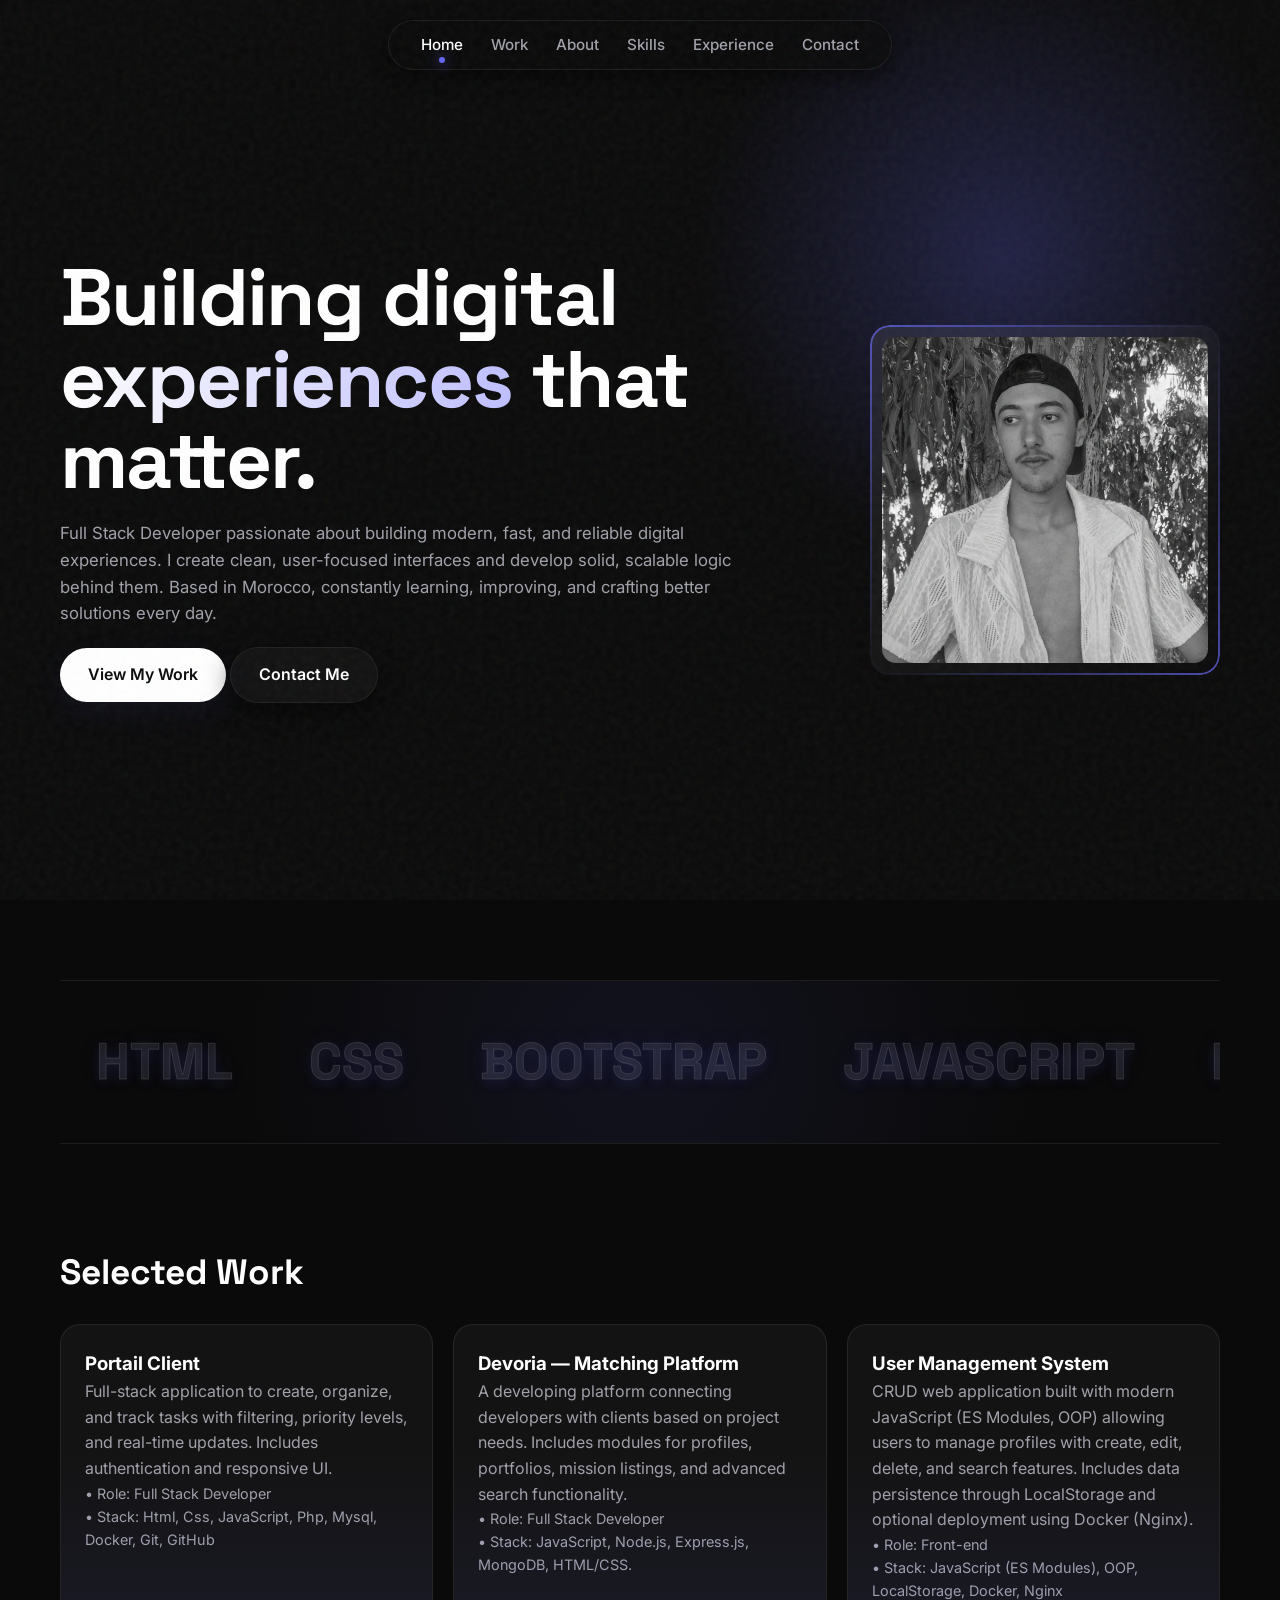
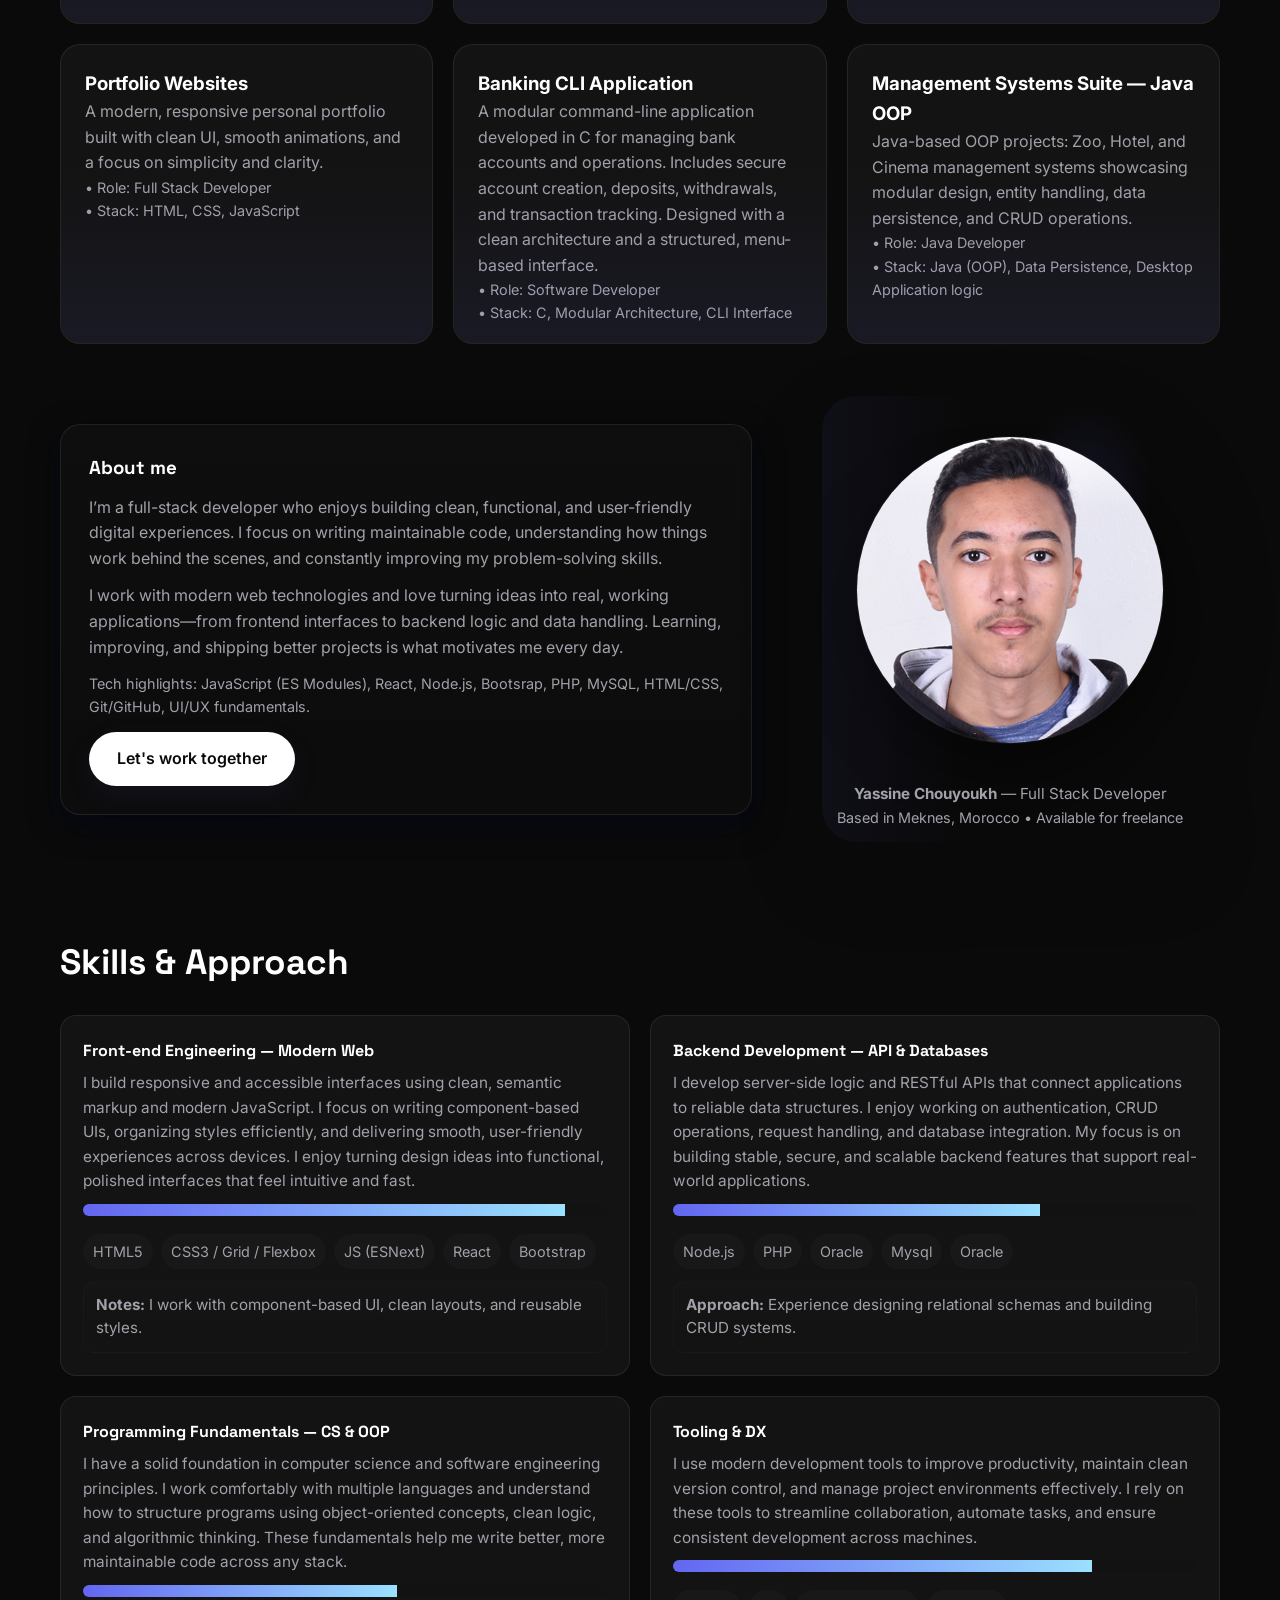
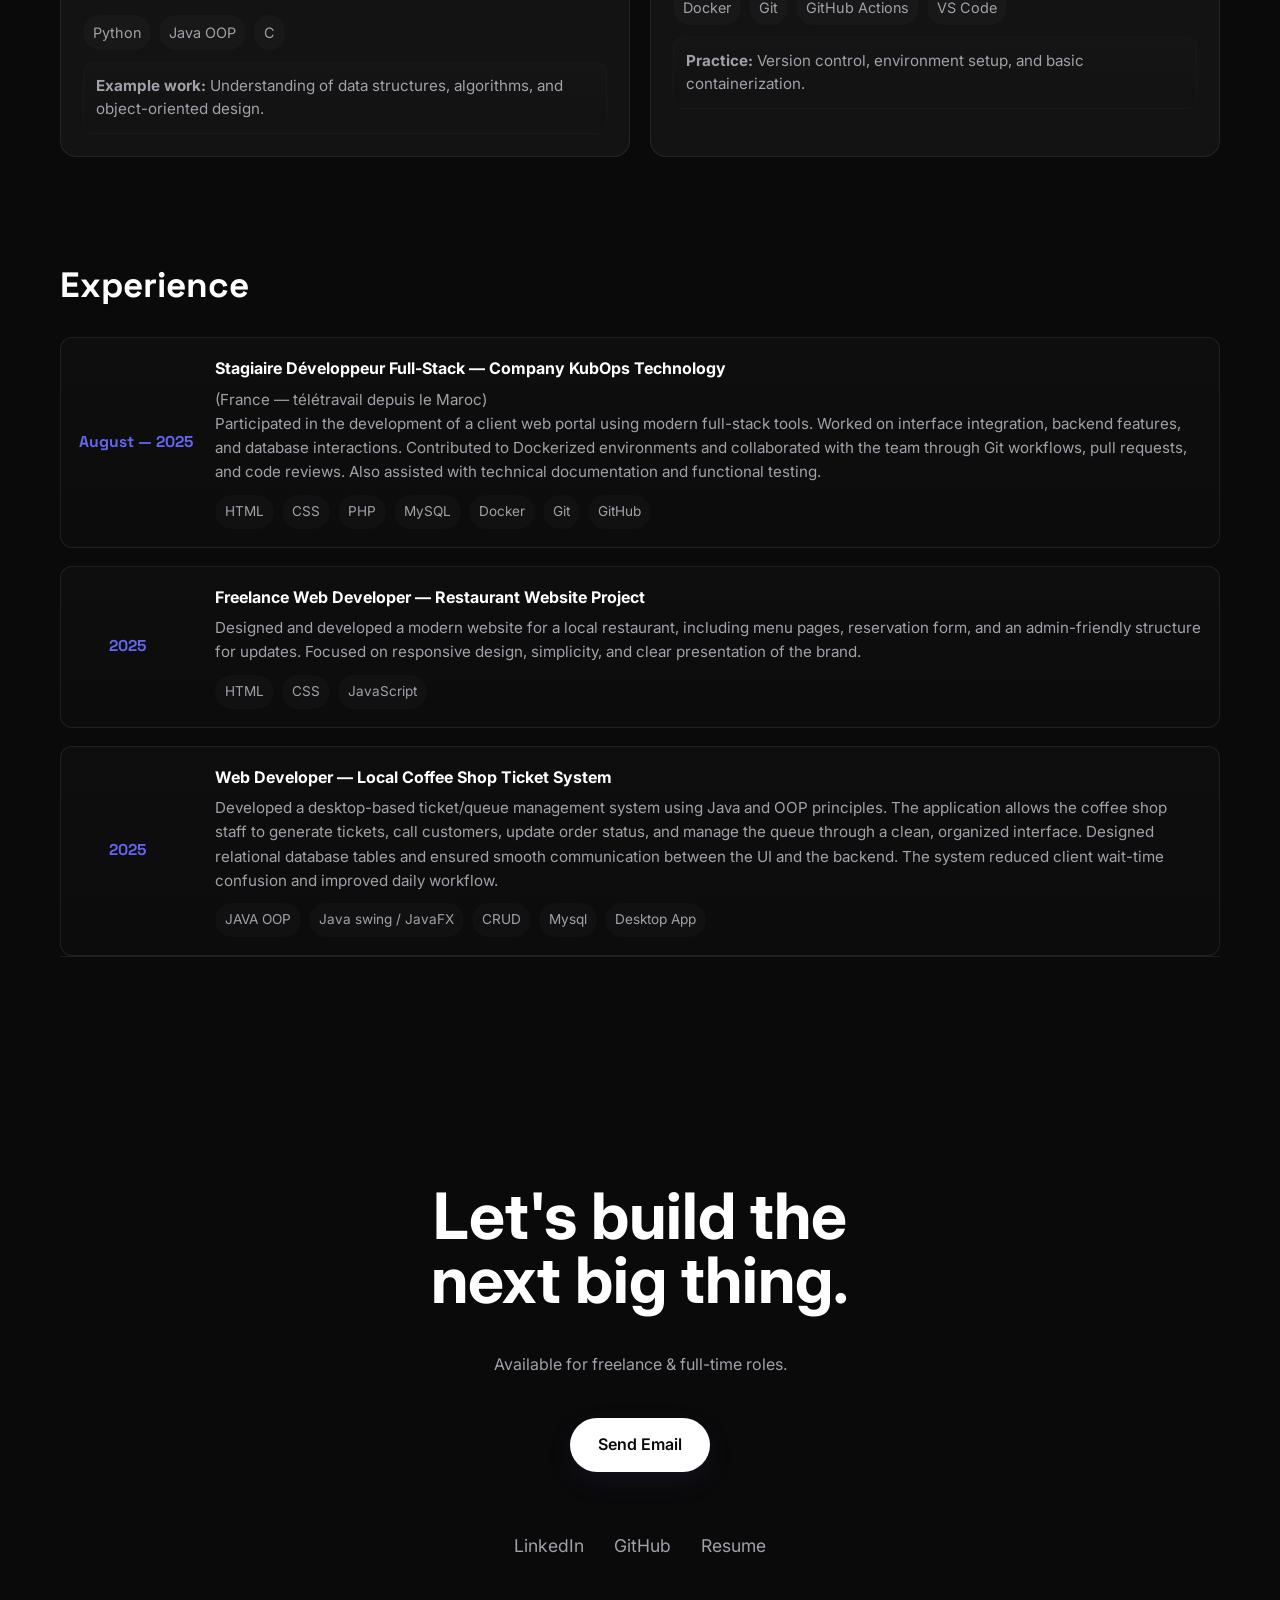
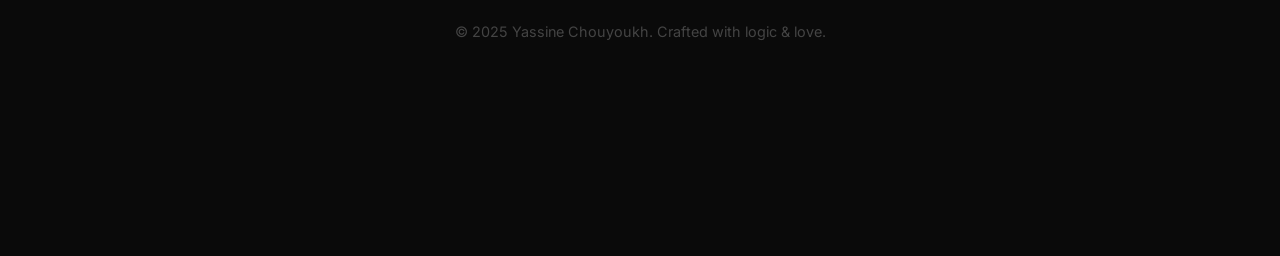
==== index.html @ 6462d5ff "Initialize portfolio website project" ====
<!DOCTYPE html>
<html lang="en">
<head>
  <meta charset="UTF-8" />
  <meta name="viewport" content="width=device-width, initial-scale=1.0"/>
  <title>Developer Portfolio 2025 — Your Name</title>

  <link rel="preconnect" href="https://fonts.googleapis.com">
  <link rel="preconnect" href="https://fonts.gstatic.com" crossorigin>
  <link href="https://fonts.googleapis.com/css2?family=Space+Grotesk:wght@300;400;500;600;700&family=Inter:wght@300;400;600&display=swap" rel="stylesheet">
  <link rel="stylesheet" href="css/styles.css" />
 
</head>
<body>
  <div class="noise-overlay" aria-hidden="true"></div>

  <nav aria-label="Primary navigation">
    <a href="#home" class="nav-link active">Home</a>
    <a href="#work" class="nav-link">Work</a>
    <a href="#about" class="nav-link">About</a>
    <a href="#skills" class="nav-link">Skills</a>
    <a href="#experience" class="nav-link">Experience</a>
    <a href="#contact" class="nav-link">Contact</a>
  </nav>

  <main class="container">
    <!-- HERO -->
    <section id="home" class="hero">
      <div class="glow-orb"></div>

      <div class="fade-in-up" style="max-width:900px;">
        <h1>Building digital <br><span>experiences</span> that matter.</h1>
        <p class="lead">Full Stack Developer passionate about building modern, fast, and reliable digital experiences.
I create clean, user-focused interfaces and develop solid, scalable logic behind them.
Based in Morocco, constantly learning, improving, and crafting better solutions every day.</p>
          <a href="#work" class="cta-btn">View My Work</a>
          <a href="#contact" class="cta-btn btn-outline">Contact Me</a>
      </div>
      <!-- Hero Image (right side) -->
      <div class="hero-image-wrapper fade-in-up" style="max-width:350px; margin-top:40px;">
          <img src="assets/images/best me.jpg" alt="Profile" class="hero-profile-img">
      </div>
    </section>

    
    <!-- TECH MARQUEE -->
    <div class="tech-stack fade-in-up">
      <div class="marquee-track" aria-hidden="true">
        <span class="tech-item">HTML</span>
        <span class="tech-item">CSS</span>
        <span class="tech-item">BOOTSTRAP</span>
        <span class="tech-item">JAVASCRIPT</span>
        <span class="tech-item">REACT</span>
        <span class="tech-item">NODE.JS</span>
        <span class="tech-item">PHP</span>
        <span class="tech-item">MYSQL</span>
        <span class="tech-item">GIT</span>
        <span class="tech-item">GITHUB</span>
        <span class="tech-item">DESING</span>        
        <span class="tech-item">FIGMA</span>
      </div>
    </div>

    <!-- WORK / PORTFOLIO -->
    <section id="work">
      <h2 class="section-title fade-in-up">Selected Work</h2>
      <div class="bento-grid fade-in-up">
        <div class="bento-item large">
          <div class="content">
            <h3>Portail Client</h3>
            <p>Full-stack application to create, organize, and track tasks with filtering, priority levels, and real-time updates. Includes authentication and responsive UI.</p>
            <div class="small muted">• Role: Full Stack Developer <br>• Stack: Html, Css, JavaScript, Php, Mysql,   Docker, Git, GitHub</div>
          </div>
          <div class="card-visual"></div>
        </div>

        <div class="bento-item">
          <div class="content">
            <h3>Devoria — Matching Platform</h3>
            <p>A developing platform connecting developers with clients based on project needs. Includes modules for profiles, portfolios, mission listings, and advanced search functionality.</p>
            <div class="small muted">• Role: Full Stack Developer <br>• Stack: JavaScript, Node.js, Express.js, MongoDB, HTML/CSS.</div>
          </div>
          <div class="card-visual"></div>
        </div>

        <div class="bento-item tall">
          <div class="content">
            <h3>User Management System</h3>
            <p>CRUD web application built with modern JavaScript (ES Modules, OOP) allowing users to manage profiles with create, edit, delete, and search features. Includes data persistence through LocalStorage and optional deployment using Docker (Nginx).</p>
            <div class="small muted">• Role: Front-end <br>• Stack: JavaScript (ES Modules), OOP, LocalStorage, Docker, Nginx</div>
          </div>
          <div class="card-visual"></div>
        </div>

        <div class="bento-item">
          <div class="content">
            <h3>Portfolio Websites</h3>
            <p>A modern, responsive personal portfolio built with clean UI, smooth animations, and a focus on simplicity and clarity.</p>
            <div class="small muted">• Role: Full Stack Developer <br>• Stack: HTML, CSS, JavaScript</div>
          </div>
          <div class="card-visual"></div>
        </div>

        <div class="bento-item tall">
          <div class="content">
            <h3>Banking CLI Application</h3>
            <p>A modular command-line application developed in C for managing bank accounts and operations. Includes secure account creation, deposits, withdrawals, and transaction tracking. Designed with a clean architecture and a structured, menu-based interface.</p>
            <div class="small muted">• Role: Software Developer <br>• Stack: C, Modular Architecture, CLI Interface</div>
          </div>
          <div class="card-visual"></div>
        </div>

        <div class="bento-item tall">
          <div class="content">
            <h3>Management Systems Suite — Java OOP</h3>
            <p>Java-based OOP projects: Zoo, Hotel, and Cinema management systems showcasing modular design, entity handling, data persistence, and CRUD operations.</p>
            <div class="small muted">• Role: Java Developer <br>• Stack: Java (OOP), Data Persistence, Desktop Application logic</div>
          </div>
          <div class="card-visual"></div>
        </div>
      </div>
    </section>

    <!-- ABOUT and PROFILE -->
    <section id="about" class="fade-in-up" style="margin-top:60px;">
      <div class="about-section">
        <div class="about-card">
          <h3>About me</h3>
          <p>I’m a full-stack developer who enjoys building clean, functional, and user-friendly digital experiences. I focus on writing maintainable code, understanding how things work behind the scenes, and constantly improving my problem-solving skills.</p>

          <p>I work with modern web technologies and love turning ideas into real, working applications—from frontend interfaces to backend logic and data handling. Learning, improving, and shipping better projects is what motivates me every day.</p>

          <p class="small muted">Tech highlights: JavaScript (ES Modules), React, Node.js, Bootsrap, PHP, MySQL, HTML/CSS, Git/GitHub, UI/UX fundamentals.</p>

          <div style="margin-top:14px;">
            <a class="cta-btn" href="#contact">Let's work together</a>
          </div>
        </div>

        <!-- PROFILE BLOB -->
        <div class="profile-wrap" aria-hidden="false">
          <div class="blob-card" role="img" aria-label="Profile picture">
            <div class="blob-inner">

              <svg viewBox="0 0 400 400" width="360" height="360" xmlns="http://www.w3.org/2000/svg" preserveAspectRatio="xMidYMid slice" style="display:block;border-radius:18px;">
                <defs>
                  <filter id="soft" x="-20%" y="-20%" width="140%" height="140%">
                    <feGaussianBlur stdDeviation="10" result="b"/>
                    <feMerge><feMergeNode in="b"/><feMergeNode in="SourceGraphic"/></feMerge>
                  </filter>

                  <clipPath id="blobClip">
                    <circle cx="200" cy="200" r="170" />
                  </clipPath>
                </defs>

                <g filter="url(#soft)">
                  <ellipse cx="240" cy="110" rx="140" ry="70" fill="url(#g1)" opacity="0.18"></ellipse>
                </g>

                <g clip-path="url(#blobClip)">
                  <image x="0" y="0" width="400" height="400" href="assets/images/DSC_5698.jpg" preserveAspectRatio="xMidYMid slice" style="display:block; width:400px; height:400px;"></image>
                </g>

                <circle cx="200" cy="200" r="170" fill="none" stroke="rgba(255,255,255,0.06)" stroke-width="2"/>

              </svg>

              <div style="text-align:center; margin-top:10px;">
                <div class="profile-meta"><strong>Yassine Chouyoukh</strong> — Full Stack Developer</div>
                <div class="small muted">Based in Meknes, Morocco • Available for freelance</div>
              </div>
            </div>

            <div class="blob-outline" aria-hidden="true"></div>
          </div>
        </div>
      </div>
    </section>

    <!-- SKILLS -->
    <section id="skills" class="skills-section fade-in-up">
      <h2 class="section-title">Skills & Approach</h2>

      <div class="skills-grid">
        <div class="skill-card">
          <h4>Front-end Engineering — Modern Web</h4>
          <div class="skill-desc">I build responsive and accessible interfaces using clean, semantic markup and modern JavaScript. I focus on writing component-based UIs, organizing styles efficiently, and delivering smooth, user-friendly experiences across devices. I enjoy turning design ideas into functional, polished interfaces that feel intuitive and fast.</div>
          <div class="skill-meter" data-level="92"><span style="width:0%"></span></div>
          <div class="skill-tools">
            <span>HTML5</span><span>CSS3 / Grid / Flexbox</span><span>JS (ESNext)</span><span>React</span><span>Bootstrap</span>
          </div>

          <div class="skill-long">
            <strong>Notes:</strong> I work with component-based UI, clean layouts, and reusable styles.
          </div>
        </div>

        <div class="skill-card">
          <h4>Backend Development — API & Databases</h4>
          <div class="skill-desc">I develop server-side logic and RESTful APIs that connect applications to reliable data structures. I enjoy working on authentication, CRUD operations, request handling, and database integration. My focus is on building stable, secure, and scalable backend features that support real-world applications.</div>
          <div class="skill-meter" data-level="70"><span style="width:0%"></span></div>
          <div class="skill-tools"><span>Node.js</span><span>PHP</span><span>Oracle</span><span>Mysql</span><span>Oracle</span></div>

          <div class="skill-long">
            <strong>Approach:</strong> Experience designing relational schemas and building CRUD systems.
          </div>
        </div>

        <div class="skill-card">
          <h4>Programming Fundamentals — CS & OOP</h4>
          <div class="skill-desc">I have a solid foundation in computer science and software engineering principles. I work comfortably with multiple languages and understand how to structure programs using object-oriented concepts, clean logic, and algorithmic thinking. These fundamentals help me write better, more maintainable code across any stack.</div>
          <div class="skill-meter" data-level="60"><span style="width:0%"></span></div>
          <div class="skill-tools"><span>Python</span><span>Java OOP</span><span>C</span></div>

          <div class="skill-long">
            <strong>Example work:</strong> Understanding of data structures, algorithms, and object-oriented design.
          </div>
        </div>

        <div class="skill-card">
          <h4>Tooling & DX</h4>
          <div class="skill-desc">I use modern development tools to improve productivity, maintain clean version control, and manage project environments effectively. I rely on these tools to streamline collaboration, automate tasks, and ensure consistent development across machines.</div>
          <div class="skill-meter" data-level="80"><span style="width:0%"></span></div>
          <div class="skill-tools"><span>Docker</span><span>Git</span><span>GitHub Actions</span><span>VS Code</span></div>

          <div class="skill-long">
            <strong>Practice:</strong> Version control, environment setup, and basic containerization.
          </div>
        </div>
      </div>
    </section>

    <!-- EXPERIENCE -->
    <section id="experience" class="experience-section fade-in-up">
      <h2 class="section-title">Experience</h2>

      <div class="timeline">
        <div class="timeline-item">
          <div class="timeline-date">August — 2025</div>
          <div>
            <div class="timeline-role">Stagiaire Développeur Full-Stack — <strong>Company KubOps Technology</strong></div>
            <div class="timeline-desc">(France — télétravail depuis le Maroc) <br>Participated in the development of a client web portal using modern full-stack tools. Worked on interface integration, backend features, and database interactions. Contributed to Dockerized environments and collaborated with the team through Git workflows, pull requests, and code reviews. Also assisted with technical documentation and functional testing.</div>
            <div class="timeline-badges">
              <span>HTML</span><span>CSS</span><span>PHP</span><span>MySQL</span><span>Docker</span><span>Git</span><span>GitHub</span>
            </div>
          </div>
        </div>

        <div class="timeline-item">
          <div class="timeline-date t-d-2">2025</div>
          <div>
            <div class="timeline-role">Freelance Web Developer — <strong>Restaurant Website Project</strong></div>
            <div class="timeline-desc">Designed and developed a modern website for a local restaurant, including menu pages, reservation form, and an admin-friendly structure for updates. Focused on responsive design, simplicity, and clear presentation of the brand.</div>
            <div class="timeline-badges"><span>HTML</span><span>CSS</span><span>JavaScript</span></div>
          </div>
        </div>

        <div class="timeline-item">
          <div class="timeline-date t-d-2">2025</div>
          <div>
            <div class="timeline-role">Web Developer — <strong>Local Coffee Shop Ticket System</strong></div>
            <div class="timeline-desc">Developed a desktop-based ticket/queue management system using Java and OOP principles. The application allows the coffee shop staff to generate tickets, call customers, update order status, and manage the queue through a clean, organized interface. Designed relational database tables and ensured smooth communication between the UI and the backend. The system reduced client wait-time confusion and improved daily workflow.</div>
            <div class="timeline-badges"><span>JAVA OOP</span><span>Java swing / JavaFX</span><span>CRUD</span><span>Mysql</span><span>Desktop App</span></div>
          </div>
        </div>
      </div>
    </section>

    <!-- CONTACT -->
      <footer id="contact" class="fade-in-up">
        <div class="reveal">
          <h2 class="big-cta">Let's build the<br>next big thing.</h2>
          <p style="color: var(--text-muted); margin-bottom: 40px;">Available for freelance & full-time roles.</p>
             
          <div class="btn-group" style="justify-content: center; margin-bottom: 60px;">
            <a href="mailto:yassinechouyoukh33@email.com" class="cta-btn">Send Email</a>
          </div>

          <div class="socials">
            <a href="https://www.linkedin.com/in/yassine-chouyoukh/" target="_blank">LinkedIn</a>
            <a href="https://github.com/yassinechouyoukh" target="_blank">GitHub</a>
            <a href="assets/resume.pdf" target="_blank">Resume</a>
          </div>

          <div style="text-align:center; color:#444; margin-bottom:26px; font-size:.9rem;">&copy; 2025 Yassine Chouyoukh. Crafted with logic & love.</div>                
        </div>
      </footer>
  </main>

  <script src="js/main.js" defer></script>
</body>
</html>
---- css/styles.css ----
:root{
  --bg-color: #0a0a0a;
  --text-main: #ffffff;
  --text-muted: #a1a1aa;
  --accent: #6366f1;
  --accent-glow: rgba(99,102,241,0.36);
  --glass-bg: rgba(255,255,255,0.04);
  --glass-border: rgba(255,255,255,0.08);
  --card-radius: 20px;
  --card-padding: 28px;
  --max-w: 1200px;
  --soft-shadow: 0 10px 30px rgba(2,6,23,0.6);
  --glass-blur: 14px;
  --mono: 'Space Grotesk', sans-serif;
  --ui: 'Inter', sans-serif;
  --muted-glow: rgba(99,102,241,0.12);
}

*{
  box-sizing:border-box;
  margin:0;
  padding:0
}
html,body{height:100%}
body{
  background-color:var(--bg-color);
  color:var(--text-main);
  font-family:var(--ui);
  overflow-x:hidden;
  line-height:1.6;
  -webkit-font-smoothing:antialiased;
  -moz-osx-font-smoothing:grayscale;
}

/* Noise overlay (film grain) */
.noise-overlay{
  position: fixed;
  inset:0;
  pointer-events:none;
  z-index:999;
  background: url('data:image/svg+xml;utf8,%3Csvg viewBox="0 0 200 200" xmlns="http://www.w3.org/2000/svg"%3E%3Cfilter id="noiseFilter"%3E%3CfeTurbulence type="fractalNoise" baseFrequency="0.65" numOctaves="3" stitchTiles="stitch"/%3E%3C/filter%3E%3Crect width="100%25" height="100%25" filter="url(%23noiseFilter)" opacity="0.05"/%3E%3C/svg%3E');
}

/* --- Utilities --- */
.container{
  max-width:var(--max-w);
  margin:0 auto;
  padding:0 20px
}
a{
  text-decoration:none;
  color:var(--accent);
}
p{
  color:var(--text-muted);
}

/* --- Nav (floating glass) --- */
nav{
  position:fixed;
  top:20px;
  left:50%;
  transform:translateX(-50%);
  background: rgba(10,10,10,0.72);
  backdrop-filter: blur(var(--glass-blur));
  -webkit-backdrop-filter: blur(var(--glass-blur));
  border-radius:100px;
  padding:12px 32px;
  z-index:120;
  display:flex;
  gap:28px;
  align-items:center;
  border:1px solid var(--glass-border);
  box-shadow: 0 6px 20px rgba(0,0,0,0.6);
}
nav a{
  color:var(--text-muted);
  font-weight:500;
  font-size:0.95rem;
  position:relative
}
nav a.active{color:var(--text-main)}
nav a.active::after{
  content:'';
  position:absolute;
  left:50%;
  transform:translateX(-50%);
  bottom:-6px;
  width:6px;height:6px;border-radius:50%;
  background:var(--accent);
  box-shadow:0 0 14px var(--accent);
}

/* --- Hero --- */
.hero{
  height:100vh;
  display:flex;
  align-items:center;
  padding-top:60px;
  position:relative;
}

.glow-orb{
  position:absolute;
  width:620px;
  height:620px;
  border-radius:50%;
  background: radial-gradient(circle, var(--accent-glow) 0%, rgba(0,0,0,0) 70%);
  top:-6%;
  right:-8%;
  z-index:-1;
  opacity:.7;
  animation: float 10s ease-in-out infinite;
}
@keyframes float {0%,100%{transform:translate(0,0)}50%{transform:translate(-30px,40px)}}

.hero h1{
  font-family:var(--mono);
  font-size: clamp(2.4rem, 7vw, 5rem);
  line-height:1.02;
  letter-spacing:-0.02em;
  margin-bottom:18px;
}
.hero h1 span{ 
  background: linear-gradient(to right,#fff,#bfbfff);
  -webkit-background-clip:text;
  -webkit-text-fill-color:transparent;
}
.hero .lead{max-width:680px;
  margin-bottom:20px;
  color:var(--text-muted);
  font-size:1.05rem;
}

/*===HERO PROFILE IMAGE WRAPPER===*/

.hero-image-wrapper {
    position: relative;
    aspect-ratio: 1 / 1;
    max-width: 350px;
    border-radius: var(--card-radius);
    padding: 12px;
    background: linear-gradient(135deg, var(--glass-border), transparent);
    display: flex;
    justify-content: center;
    align-items: center;
    overflow: hidden;
}

/* Glowing gradient animated border */
.hero-image-wrapper::before {
    content: '';
    position: absolute;
    inset: 0;
    border-radius: var(--card-radius);
    padding: 2px;
    background: linear-gradient(45deg, transparent, var(--accent), transparent);
    -webkit-mask: linear-gradient(#fff 0 0) content-box, linear-gradient(#fff 0 0);
    mask-composite: exclude;
    opacity: 0.7;
    animation: heroGlow 4s linear infinite;
}

@keyframes heroGlow {
    0% { rotate: 0deg;
}
    100% { rotate: 360deg;
}
}

/* The actual image */
.hero-profile-img {
    width: 100%;
    height: 100%;
    border-radius: calc(var(--card-radius) - 6px);
    object-fit: cover;
    filter: grayscale(100%);
    transition: filter 0.4s ease;
}

/* Hover effect: grayscale to color */
.hero-image-wrapper:hover .hero-profile-img {
    filter: grayscale(0%);
}

/* Buttons */
.cta-btn{
  display:inline-block;
  padding:14px 28px;
  border-radius:999px;
  background:var(--text-main);
  color:var(--bg-color);
  font-weight:600;
  transition: transform .18s ease, box-shadow .18s ease;
  box-shadow:0 10px 30px rgba(99,102,241,0.08);
}
.cta-btn:hover{ transform: translateY(-6px);
  box-shadow: 0 22px 50px rgba(99,102,241,0.12) 
}
.cta-btn.btn-outline {
  background: rgba(255,255,255,0.03);
  color: var(--text-main);
  border: 1px solid rgba(255,255,255,0.06);
  box-shadow: 0 8px 24px rgba(0,0,0,0.6);
}

.cta-btn.btn-outline:hover {
  transform: translateY(-6px);
  box-shadow: 0 22px 50px rgba(0,0,0,0.6);
}

.cta-btn.btn-outline:focus {
  outline: 3px solid rgba(99,102,241,0.12);
  outline-offset: 3px;
}

.cta-btn.btn-outline:active {
  transform: translateY(-2px) scale(0.997);
  transition: transform 120ms;
}

main{padding-bottom:80px}

/* --- ABOUT and Profile blob --- */
.about-section{display:grid;
  grid-template-columns: 1fr 420px;
  gap:48px;
  align-items:center;
  margin-top:36px
}
@media (max-width:980px){ 
  .about-section{
    grid-template-columns:1fr;
    padding-top:30px
  } 
}

.about-card{background: linear-gradient(180deg, rgba(255,255,255,0.02), rgba(255,255,255,0.01));
  border-radius: var(--card-radius);
  padding:var(--card-padding);
  border:1px solid var(--glass-border);
  box-shadow:var(--soft-shadow)}
  .about-card h3{
    font-family:var(--mono);
    margin-bottom:12px
  }
.about-card p{margin-bottom:12px}
.profile-wrap{
  display:flex;
  justify-content:center;
  align-items:center
}
.blob-card{
  width:360px;
  height:430px;
  border-radius:28px;
  position:relative;
  overflow:visible;
  display:flex;
  align-items:center;
  justify-content:center;
  padding:12px;
  filter: drop-shadow(0 24px 48px rgba(0,0,0,0.6));
}

.profile-legend{position:absolute;
  left:14px;
  top:14px;
  font-size:0.85rem;
  color:var(--text-muted)
}

.blob-inner{
  transform-origin:center center;
  transition: transform 300ms cubic-bezier(.2,.9,.2,1)
}
.blob-card:hover .blob-inner{
  transform: translateY(-8px) rotateZ(1.2deg) scale(1.02)
}

.blob-outline{position:absolute;
  inset:-8px;
  border-radius:34px;
  pointer-events:none;
  background: radial-gradient(60% 60% at 70% 20%, rgba(99,102,241,0.12), transparent 30%),
              linear-gradient(90deg, rgba(99,102,241,0.06), transparent 40%);
  mix-blend-mode: screen;
  animation: pulse 3.6s infinite;
}
@keyframes pulse{ 0%{opacity:.6}50%{opacity:.85}100%{opacity:.6} }

.profile-meta{margin-top:12px;
  text-align:center;
  color:var(--text-muted);
  font-size:0.95rem
}

/* --- SKILLS (expanded) --- */
.skills-section{margin-top:80px}
.skills-grid{display:grid;
  grid-template-columns:repeat(2, 1fr);
  gap:20px
}
@media (max-width:980px){ .skills-grid{grid-template-columns:1fr} }

.skill-card{
  background:var(--glass-bg);
  padding:22px;
  border-radius:16px;
  border:1px solid var(--glass-border);
  position:relative;
  overflow:hidden;
}
.skill-card:hover{
  border-color: var(--accent);
  box-shadow: 10px 10px 15px var(--muted-glow);
}
.skill-card:hover{transition: all 0.3s ease-in-out}
.skill-card h4{
  font-family:var(--mono);
  margin-bottom:8px
}
.skill-desc{color:var(--text-muted);
  margin-bottom:10px;
  font-size:.96rem
}

/* progress */
.skill-meter{height:12px;
  background:rgba(0,0,0,0.08);
  border-radius:999px;
  overflow:hidden
}
.skill-meter > span{display:block;
  height:100%;
  width:0%;
  background:linear-gradient(90deg,var(--accent),#9be0ff);
  transition: width 900ms cubic-bezier(.2,.9,.2,1)
}

.skill-tools{margin-top:10px;
  font-size:.9rem;
  color:var(--text-muted)
}
.skill-tools span{background:rgba(255,255,255,0.02);
  padding:6px 10px;
  border-radius:999px;
  margin-right:8px;
  display:inline-block;
  margin-top:8px
}
.skill-card:hover .skill-tools span{background:var(--accent-glow);
  color:white;
  box-shadow:0 0 12px var(--accent-glow);
}
.skill-card:hover .skill-tools span{transition: all 0.5s ease-in-out;}
.skill-long {
  margin-top:12px;
  color:var(--text-muted);
  font-size:0.95rem;
  line-height:1.5;
  background: linear-gradient(180deg, rgba(255,255,255,0.01), transparent);
  padding:12px;
  border-radius:10px;
  border:1px solid rgba(255,255,255,0.02);
}
.skill-card:hover .skill-long{border-color: white;}
.skill-card:hover .skill-long{transition: all 0.3s ease-in-out}

/* --- EXPERIENCE timeline --- */
.experience-section{margin-top:72px}
.timeline{display:flex;
  flex-direction:column;
  gap:18px
}
.timeline-item{
  background: linear-gradient(180deg, rgba(255,255,255,0.02), rgba(255,255,255,0.01));
  border-radius:12px;
  padding:18px;
  border:1px solid var(--glass-border);
  display:grid;
  grid-template-columns: 120px 1fr;
  gap:16px;
  align-items:center;
}
@media (max-width:760px){ .timeline-item{grid-template-columns:1fr;
} }

.timeline-date{font-family:var(--mono);
  color:var(--accent);
  font-weight:700;
  font-size:0.98rem;
}
.t-d-2{margin-left: 30px;}
.timeline-role{font-weight:700;
  margin-bottom:6px
}
.timeline-desc{color:var(--text-muted);
  font-size:0.95rem
}
.timeline-badges{margin-top:10px}
.timeline-badges span{display:inline-block;
  background:rgba(255,255,255,0.02);
  color:var(--text-muted);
  padding:6px 10px;
  border-radius:999px;
  margin-right:8px;
  font-size:0.85rem
}

/* --- PORTFOLIO --- */
.section-title{ font-family:var(--mono);
  font-size:2.2rem;
  margin-bottom:24px;
  margin-top:100px 
}
.bento-grid{ display:grid;
  grid-template-columns:repeat(auto-fit,minmax(300px,1fr));
  grid-auto-rows:300px;
  gap:20px;
  }
.bento-item{ background:var(--glass-bg);
  border:1px solid var(--glass-border);
  border-radius:var(--card-radius);
  padding:24px;
  position:relative;
  overflow:hidden;
  transition:transform .28s ease, border-color .22s 
}
.bento-item:hover{ transform:translateY(-8px);
  border-color: var(--accent);
}
.card-visual{ position:absolute;
  bottom:0;
  right:0;
  width:100%;
  height:60%;
  background:linear-gradient(to top, rgba(99,102,241,0.08), transparent);
  border-radius:0 0 var(--card-radius) var(--card-radius) 
}

/* --- TECH MARQUEE --- */
.tech-stack{ margin:80px 0;
  padding:40px 0;
  border-top:1px solid var(--glass-border);
  border-bottom:1px solid var(--glass-border);
  overflow:hidden;
  white-space:nowrap;
}
.tech-item{ display:inline-block;
  font-family:var(--mono);
  font-size:3.2rem;
  font-weight:700;
  color: rgba(255,255,255,0.08);
  margin:0 36px;
  -webkit-text-stroke: 1px rgba(255,255,255,0.12) 
}
.marquee-track{ display:inline-block;
  animation: scroll 20s linear infinite;
}
.tech-stack {
  position: relative;
}

.tech-stack::before {
  content: "";
  position: absolute;
  inset: 0;
  background: radial-gradient(
    circle at center,
    rgba(99,102,241,0.15) 0%,
    rgba(0,0,0,0) 70%
  );
  z-index: 0;
  pointer-events: none;
  opacity: 0.6;
}

.marquee-track {
  position: relative;
  z-index: 2;
}

.tech-item {
  text-shadow: 
    0 4px 12px rgba(99,102,241,0.10),
    0 0 22px rgba(99,102,241,0.10);
}

@keyframes scroll{ 0%{transform:translateX(0)} 100%{transform:translateX(-50%)} }

/* --- CONTACT --- */
/* --- FOOTER --- */
footer {
  min-height: 100vh;
  display: flex;
  flex-direction: column;
  justify-content: center;
  padding-top: 140px;
  padding-bottom: 80px;
  border-top: 1px solid var(--glass-border);
  padding: 80px 0 40px;
  text-align: center;
}

.big-cta {
    font-family: var(--font-heading);
    font-size: clamp(2.5rem, 5vw, 5rem);
    line-height: 1;
    margin-bottom: 40px;
}

.socials {
    display: flex;
    justify-content: center;
    gap: 30px;
    margin-bottom: 60px;
}

.socials a {
    color: var(--text-muted);
    text-decoration: none;
    font-size: 1.1rem;
    transition: color 0.3s;
}

.socials a:hover { color: var(--accent);}

/* --- REVEAL ANIMATIONS --- */
.fade-in-up{ opacity:0;
  transform:translateY(24px);
  transition: opacity .7s ease, transform .7s cubic-bezier(.2,.9,.2,1);
}
.fade-in-up.visible{ opacity:1;
  transform:none
}

/* progress triggered when visible */
.skill-meter.visible > span{ /* JS will add .visible to meter */ }

/* small helpers */
.muted{ color:var(--text-muted) }
.small{ 
  font-size:.9rem; 
  color:var(--text-muted) 
}
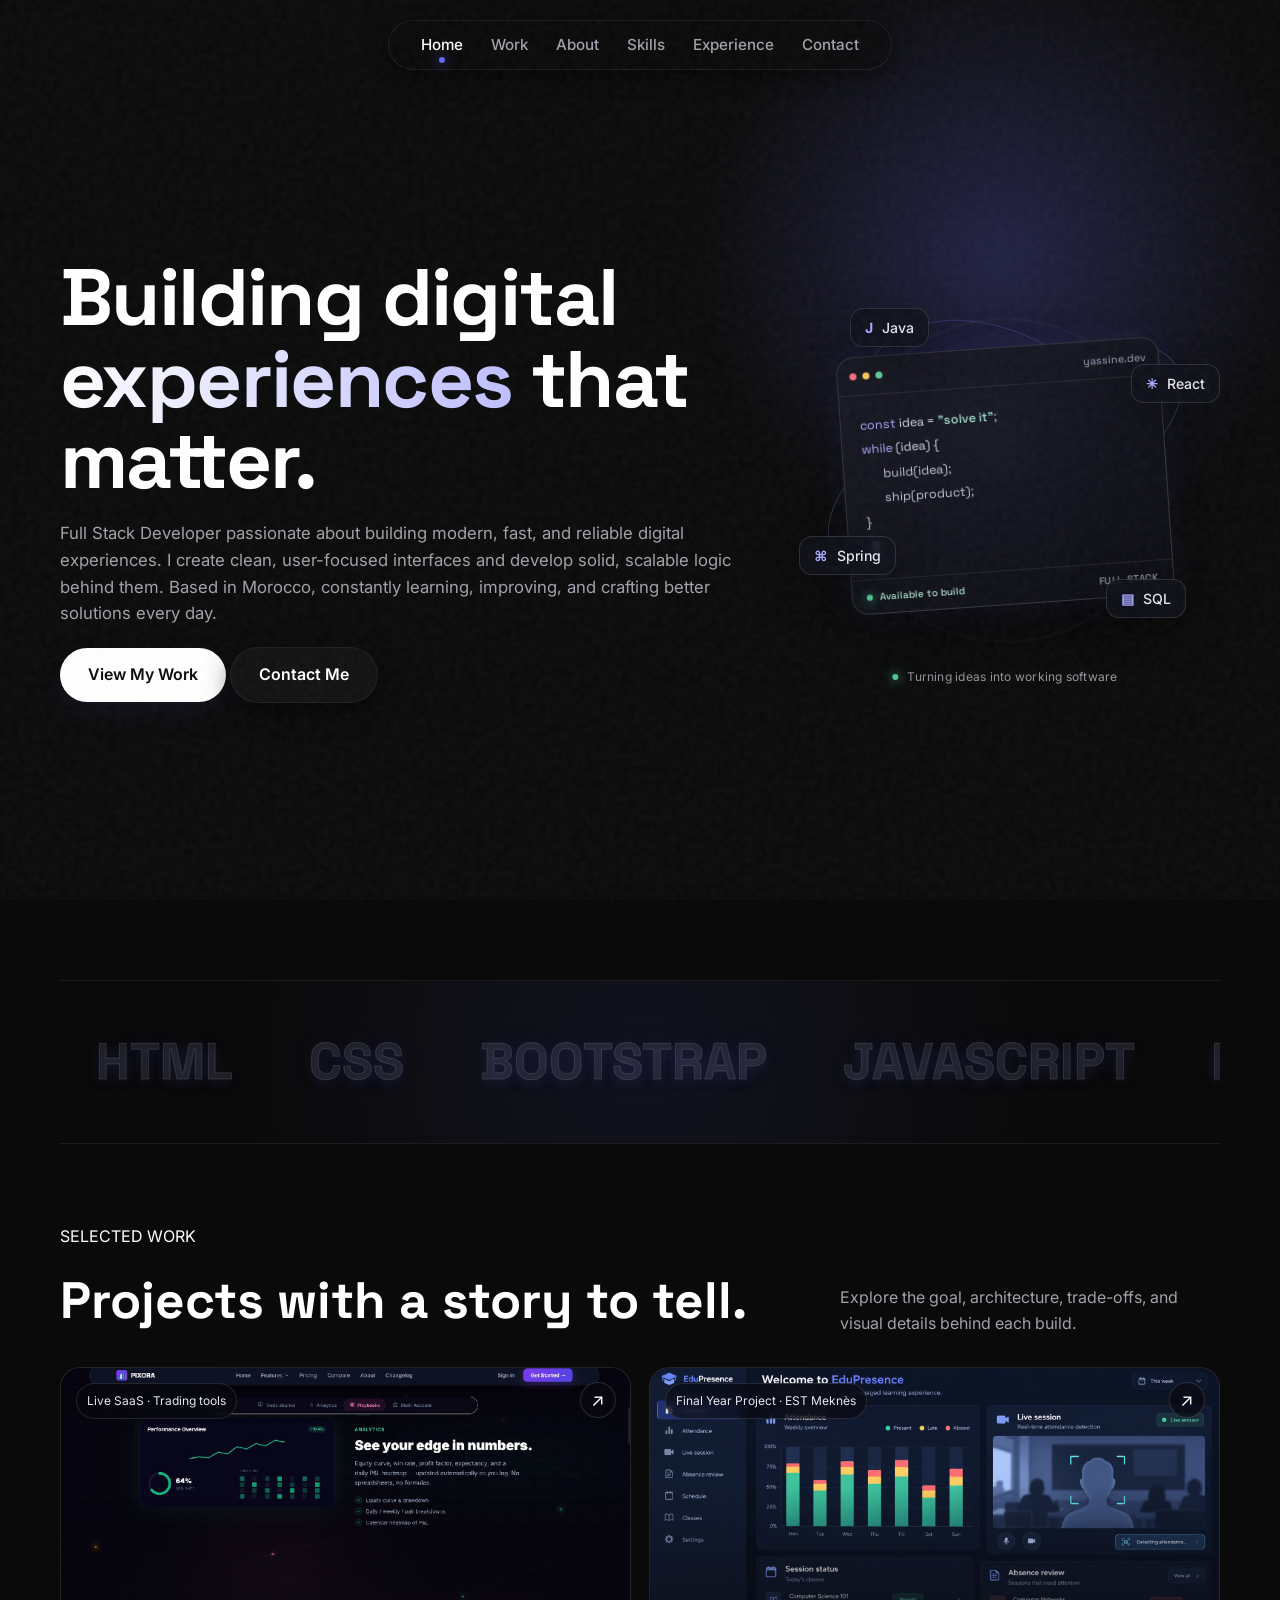
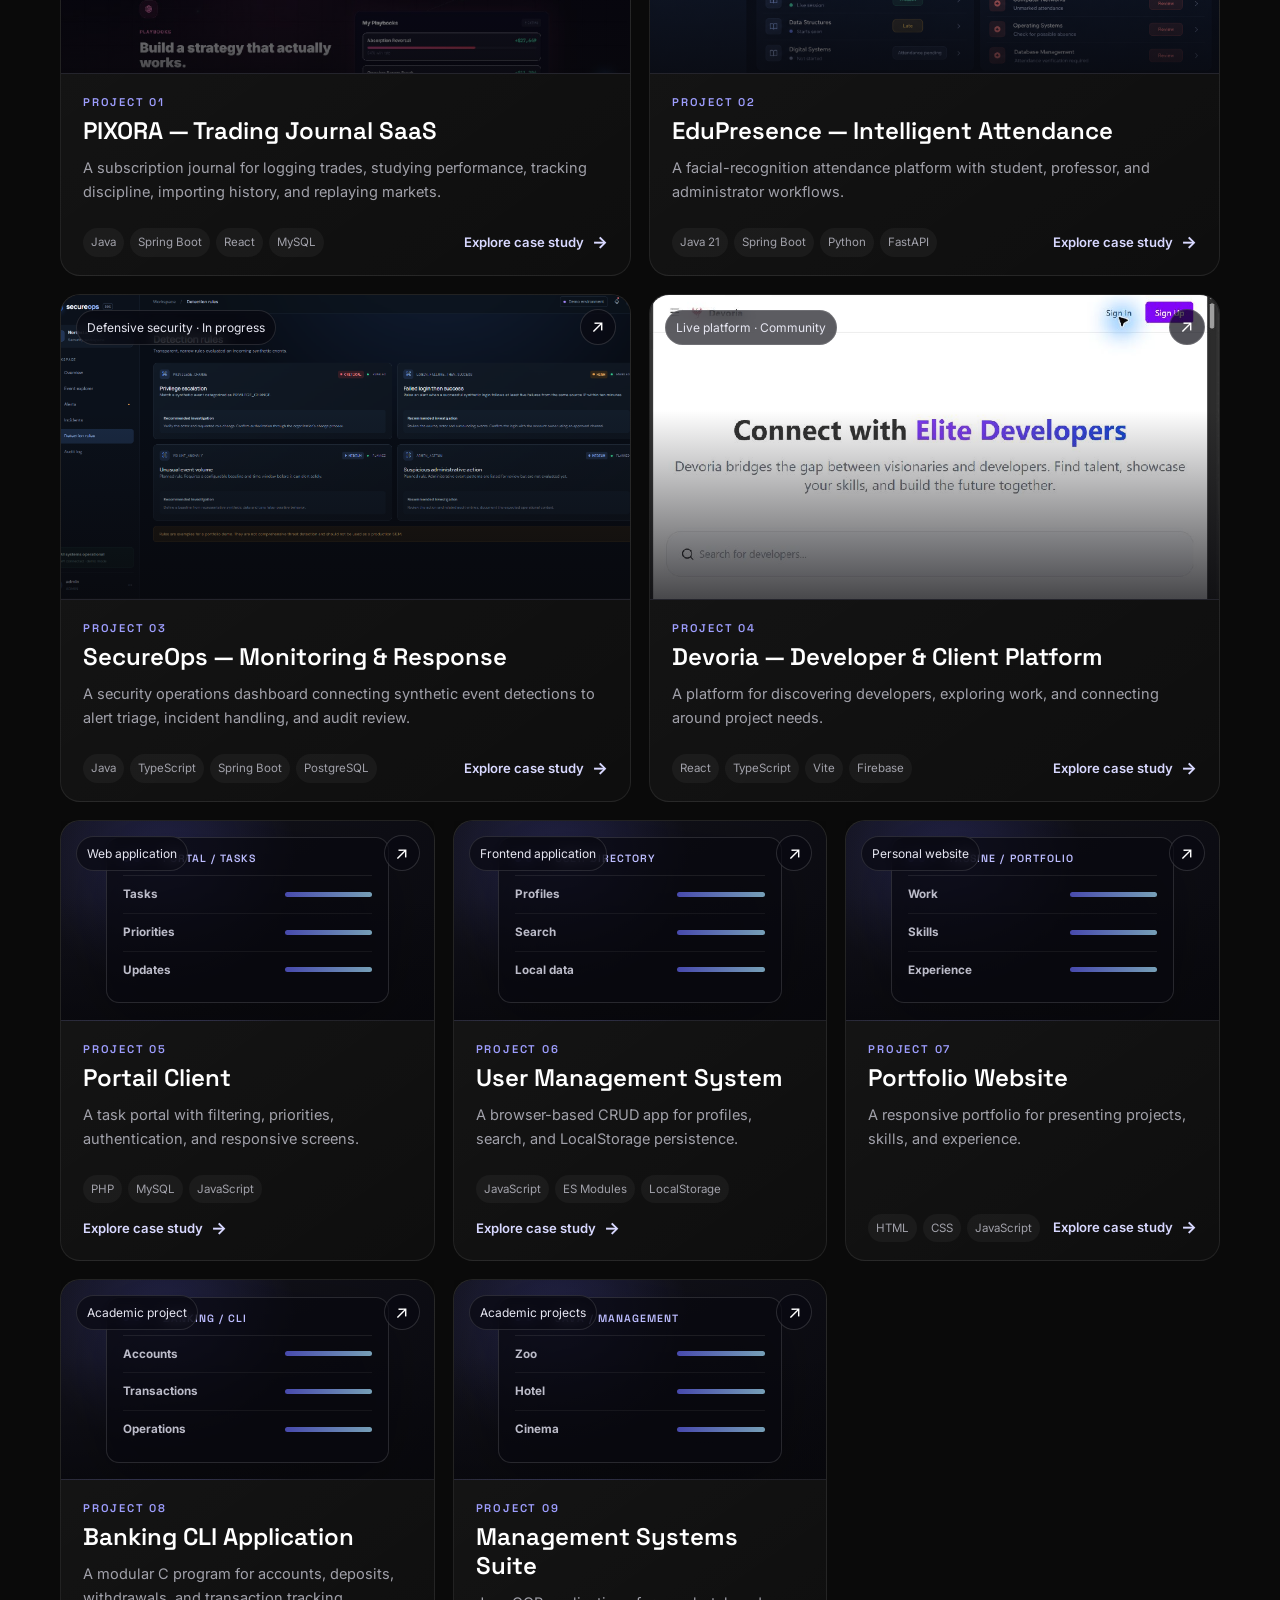
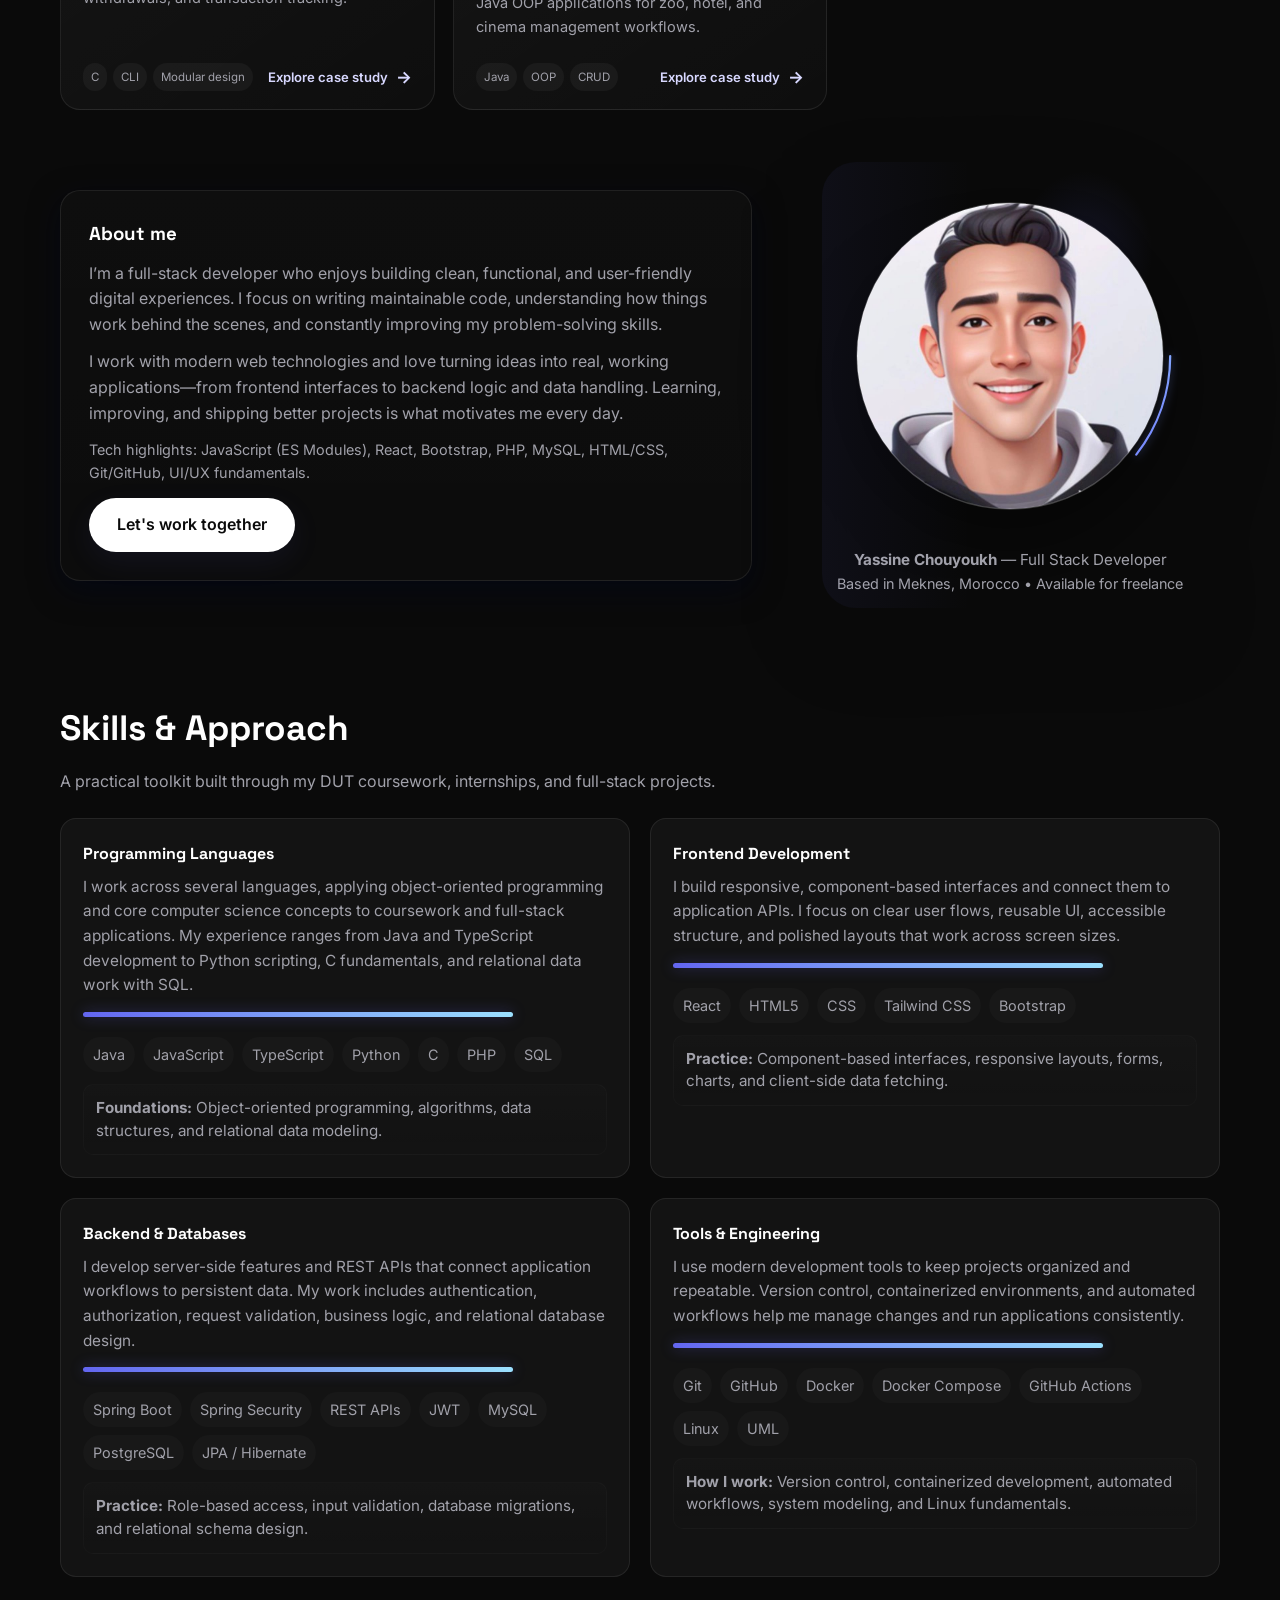
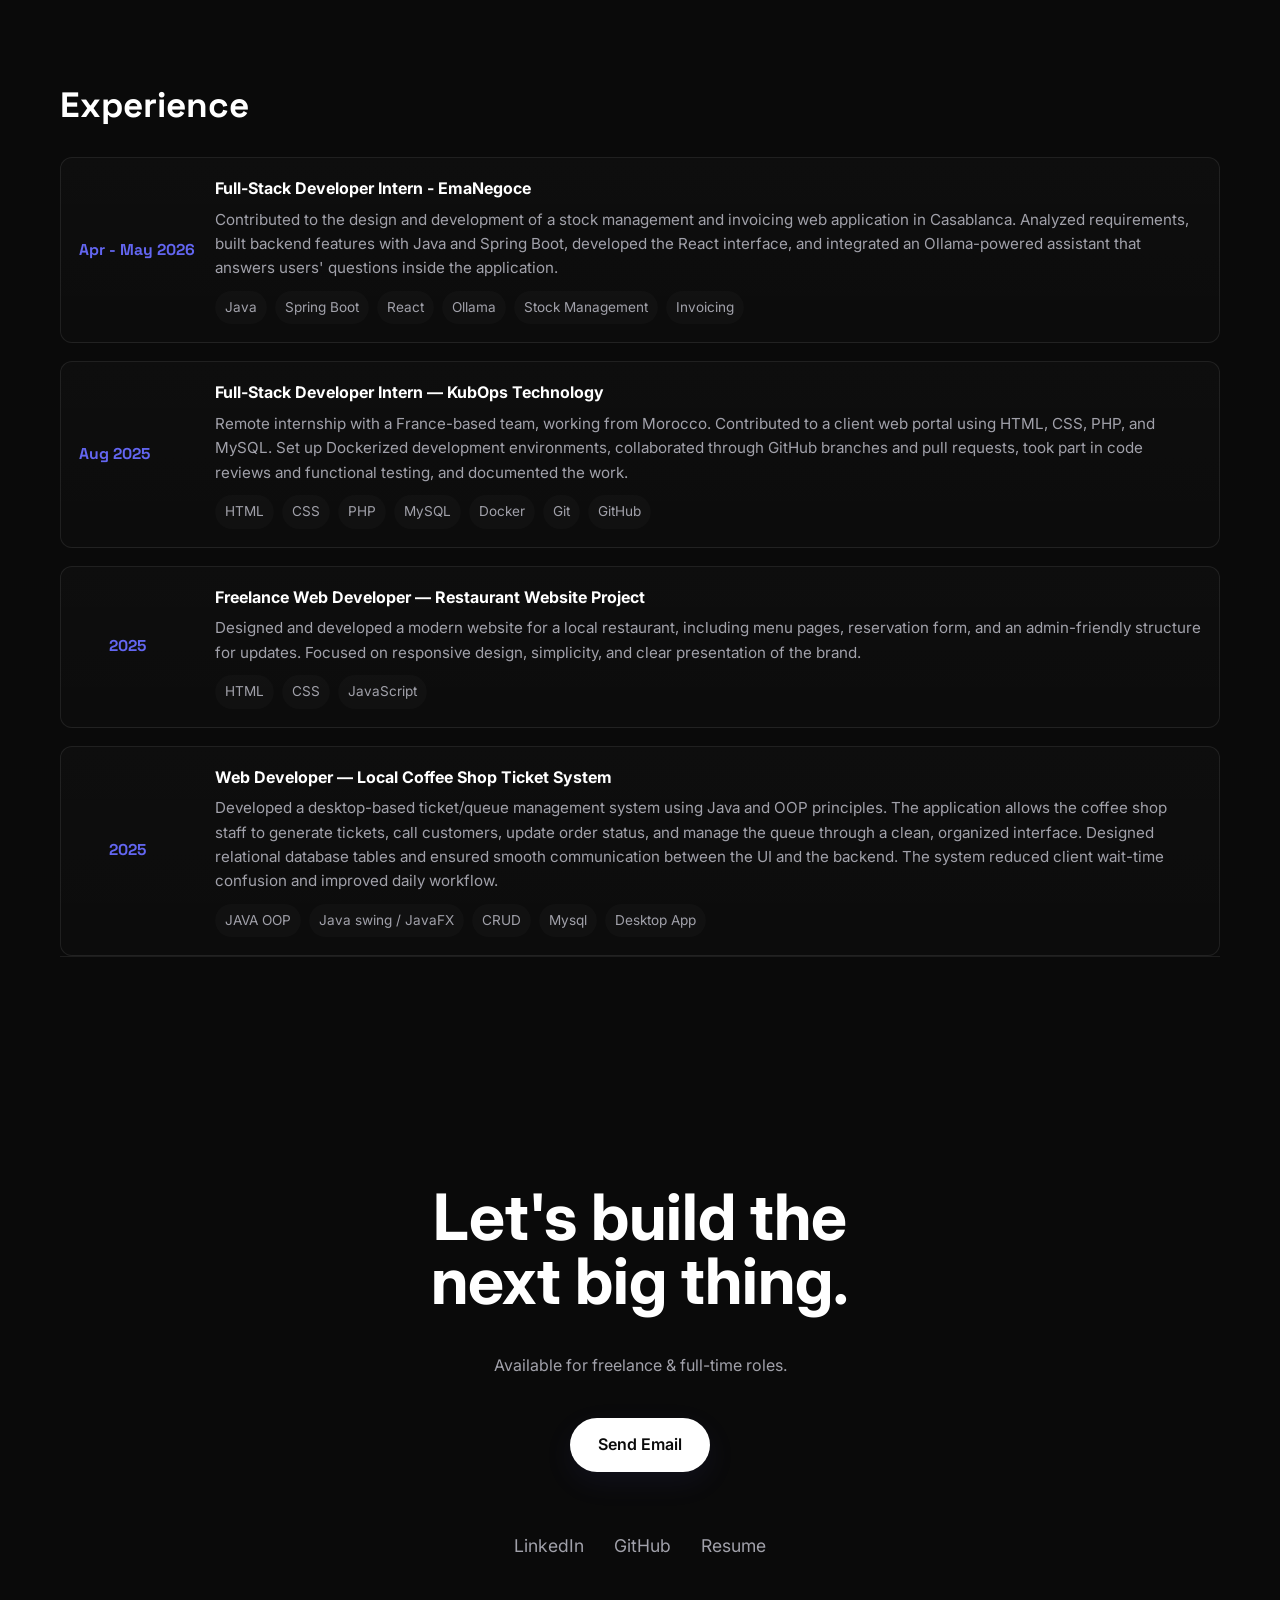
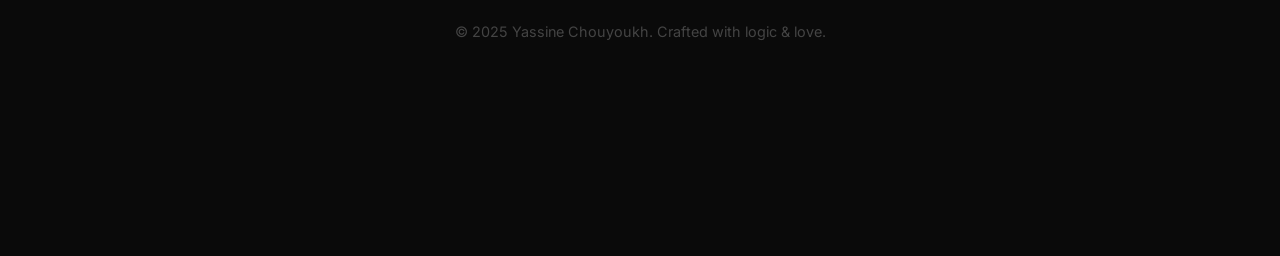
==== commit 33531dca: "Refresh portfolio projects and profile" ====
--- a/index.html
+++ b/index.html
@@ -28,7 +28,7 @@
     <section id="home" class="hero">
       <div class="glow-orb"></div>
 
-      <div class="fade-in-up" style="max-width:900px;">
+      <div class="hero-copy fade-in-up">
         <h1>Building digital <br><span>experiences</span> that matter.</h1>
         <p class="lead">Full Stack Developer passionate about building modern, fast, and reliable digital experiences.
 I create clean, user-focused interfaces and develop solid, scalable logic behind them.
@@ -36,9 +36,28 @@
           <a href="#work" class="cta-btn">View My Work</a>
           <a href="#contact" class="cta-btn btn-outline">Contact Me</a>
       </div>
-      <!-- Hero Image (right side) -->
-      <div class="hero-image-wrapper fade-in-up" style="max-width:350px; margin-top:40px;">
-          <img src="assets/images/best me.jpg" alt="Profile" class="hero-profile-img">
+      <!-- Interactive developer constellation -->
+      <div class="hero-visual fade-in-up" aria-label="Interactive animated illustration of a developer workspace" role="img">
+        <div class="hero-visual-orbit hero-visual-orbit--one" aria-hidden="true"></div>
+        <div class="hero-visual-orbit hero-visual-orbit--two" aria-hidden="true"></div>
+        <div class="hero-visual-core" aria-hidden="true"><span>&lt;/&gt;</span></div>
+        <div class="hero-float-tag hero-float-tag--java"><i>J</i> Java</div>
+        <div class="hero-float-tag hero-float-tag--react"><i>✳</i> React</div>
+        <div class="hero-float-tag hero-float-tag--spring"><i>⌘</i> Spring</div>
+        <div class="hero-float-tag hero-float-tag--sql"><i>▤</i> SQL</div>
+        <div class="hero-code-card">
+          <div class="hero-code-top"><span></span><span></span><span></span><b>yassine.dev</b></div>
+          <div class="hero-code-body">
+            <div><em>const</em> idea = <strong>"solve it"</strong>;</div>
+            <div><em>while</em> (idea) {</div>
+            <div class="hero-code-indent">build(idea);</div>
+            <div class="hero-code-indent">ship(product);</div>
+            <div>}</div>
+            <div class="hero-code-cursor" aria-hidden="true"></div>
+          </div>
+          <div class="hero-code-footer"><span><i></i> Available to build</span><span>FULL STACK</span></div>
+        </div>
+        <div class="hero-visual-caption"><span></span> Turning ideas into working software</div>
       </div>
     </section>
 
@@ -51,7 +70,6 @@
         <span class="tech-item">BOOTSTRAP</span>
         <span class="tech-item">JAVASCRIPT</span>
         <span class="tech-item">REACT</span>
-        <span class="tech-item">NODE.JS</span>
         <span class="tech-item">PHP</span>
         <span class="tech-item">MYSQL</span>
         <span class="tech-item">GIT</span>
@@ -61,63 +79,50 @@
       </div>
     </div>
 
-    <!-- WORK / PORTFOLIO -->
-    <section id="work">
-      <h2 class="section-title fade-in-up">Selected Work</h2>
-      <div class="bento-grid fade-in-up">
-        <div class="bento-item large">
-          <div class="content">
-            <h3>Portail Client</h3>
-            <p>Full-stack application to create, organize, and track tasks with filtering, priority levels, and real-time updates. Includes authentication and responsive UI.</p>
-            <div class="small muted">• Role: Full Stack Developer <br>• Stack: Html, Css, JavaScript, Php, Mysql,   Docker, Git, GitHub</div>
-          </div>
-          <div class="card-visual"></div>
-        </div>
-
-        <div class="bento-item">
-          <div class="content">
-            <h3>Devoria — Matching Platform</h3>
-            <p>A developing platform connecting developers with clients based on project needs. Includes modules for profiles, portfolios, mission listings, and advanced search functionality.</p>
-            <div class="small muted">• Role: Full Stack Developer <br>• Stack: JavaScript, Node.js, Express.js, MongoDB, HTML/CSS.</div>
-          </div>
-          <div class="card-visual"></div>
-        </div>
-
-        <div class="bento-item tall">
-          <div class="content">
-            <h3>User Management System</h3>
-            <p>CRUD web application built with modern JavaScript (ES Modules, OOP) allowing users to manage profiles with create, edit, delete, and search features. Includes data persistence through LocalStorage and optional deployment using Docker (Nginx).</p>
-            <div class="small muted">• Role: Front-end <br>• Stack: JavaScript (ES Modules), OOP, LocalStorage, Docker, Nginx</div>
-          </div>
-          <div class="card-visual"></div>
-        </div>
-
-        <div class="bento-item">
-          <div class="content">
-            <h3>Portfolio Websites</h3>
-            <p>A modern, responsive personal portfolio built with clean UI, smooth animations, and a focus on simplicity and clarity.</p>
-            <div class="small muted">• Role: Full Stack Developer <br>• Stack: HTML, CSS, JavaScript</div>
-          </div>
-          <div class="card-visual"></div>
-        </div>
-
-        <div class="bento-item tall">
-          <div class="content">
-            <h3>Banking CLI Application</h3>
-            <p>A modular command-line application developed in C for managing bank accounts and operations. Includes secure account creation, deposits, withdrawals, and transaction tracking. Designed with a clean architecture and a structured, menu-based interface.</p>
-            <div class="small muted">• Role: Software Developer <br>• Stack: C, Modular Architecture, CLI Interface</div>
-          </div>
-          <div class="card-visual"></div>
-        </div>
-
-        <div class="bento-item tall">
-          <div class="content">
-            <h3>Management Systems Suite — Java OOP</h3>
-            <p>Java-based OOP projects: Zoo, Hotel, and Cinema management systems showcasing modular design, entity handling, data persistence, and CRUD operations.</p>
-            <div class="small muted">• Role: Java Developer <br>• Stack: Java (OOP), Data Persistence, Desktop Application logic</div>
-          </div>
-          <div class="card-visual"></div>
-        </div>
+    <!-- SELECTED WORK -->
+    <section id="work" class="projects-section">
+      <div class="projects-heading fade-in-up">
+        <div><span class="section-kicker">SELECTED WORK</span><h2 class="section-title">Projects with a story to tell.</h2></div>
+        <p>Explore the goal, architecture, trade-offs, and visual details behind each build.</p>
+      </div>
+      <div class="projects-grid">
+        <article class="project-card project-card--featured fade-in-up">
+          <a class="project-card-link" href="projects/pixora.html" aria-label="Read the PIXORA case study">
+            <div class="project-card-media"><img src="assets/images/projects/pixora/pixora-analytics-feature.png" alt="PIXORA product analytics preview" loading="lazy"><span class="project-card-category">Live SaaS · Trading tools</span><span class="project-card-arrow" aria-hidden="true">↗</span></div>
+            <div class="project-card-body"><span class="project-number">PROJECT 01</span><h3>PIXORA — Trading Journal SaaS</h3><p>A subscription journal for logging trades, studying performance, tracking discipline, importing history, and replaying markets.</p></div>
+            <div class="project-card-footer"><div class="project-card-tags"><span>Java</span><span>Spring Boot</span><span>React</span><span>MySQL</span></div><span class="project-card-cta">Explore case study <b>→</b></span></div>
+          </a>
+        </article>
+
+        <article class="project-card project-card--featured fade-in-up">
+          <a class="project-card-link" href="projects/edupresence.html" aria-label="Read the EduPresence case study">
+            <div class="project-card-media"><img src="assets/images/projects/edupresence/edupresence-dashboard-concept.png" alt="Illustrative EduPresence attendance dashboard concept" loading="lazy"><span class="project-card-category">Final Year Project · EST Meknès</span><span class="project-card-arrow" aria-hidden="true">↗</span></div>
+            <div class="project-card-body"><span class="project-number">PROJECT 02</span><h3>EduPresence — Intelligent Attendance</h3><p>A facial-recognition attendance platform with student, professor, and administrator workflows.</p></div>
+            <div class="project-card-footer"><div class="project-card-tags"><span>Java 21</span><span>Spring Boot</span><span>Python</span><span>FastAPI</span></div><span class="project-card-cta">Explore case study <b>→</b></span></div>
+          </a>
+        </article>
+
+        <article class="project-card project-card--featured fade-in-up">
+          <a class="project-card-link" href="projects/secureops.html" aria-label="Read the SecureOps case study">
+            <div class="project-card-media"><img src="assets/images/projects/secureops/secureops-detection-rules.png" alt="SecureOps detection rules screen from the project demo" loading="lazy"><span class="project-card-category">Defensive security · In progress</span><span class="project-card-arrow" aria-hidden="true">↗</span></div>
+            <div class="project-card-body"><span class="project-number">PROJECT 03</span><h3>SecureOps — Monitoring & Response</h3><p>A security operations dashboard connecting synthetic event detections to alert triage, incident handling, and audit review.</p></div>
+            <div class="project-card-footer"><div class="project-card-tags"><span>Java</span><span>TypeScript</span><span>Spring Boot</span><span>PostgreSQL</span></div><span class="project-card-cta">Explore case study <b>→</b></span></div>
+          </a>
+        </article>
+
+        <article class="project-card project-card--featured fade-in-up">
+          <a class="project-card-link" href="projects/devoria.html" aria-label="Read the Devoria case study">
+            <div class="project-card-media"><img src="assets/images/projects/devoria/devoria-home.jpg" alt="Devoria live homepage" loading="lazy"><span class="project-card-category">Live platform · Community</span><span class="project-card-arrow" aria-hidden="true">↗</span></div>
+            <div class="project-card-body"><span class="project-number">PROJECT 04</span><h3>Devoria — Developer & Client Platform</h3><p>A platform for discovering developers, exploring work, and connecting around project needs.</p></div>
+            <div class="project-card-footer"><div class="project-card-tags"><span>React</span><span>TypeScript</span><span>Vite</span><span>Firebase</span></div><span class="project-card-cta">Explore case study <b>→</b></span></div>
+          </a>
+        </article>
+
+        <article class="project-card project-card--compact fade-in-up"><a class="project-card-link" href="projects/portail-client.html"><div class="project-card-media project-card-media--art"><div class="project-art"><div class="project-art-window"><div class="project-art-top"><span></span><span></span><span></span><b>PORTAL / TASKS</b></div><div class="project-art-lines"><i><b>Tasks</b><em></em></i><i><b>Priorities</b><em></em></i><i><b>Updates</b><em></em></i></div></div></div><span class="project-card-category">Web application</span><span class="project-card-arrow">↗</span></div><div class="project-card-body"><span class="project-number">PROJECT 05</span><h3>Portail Client</h3><p>A task portal with filtering, priorities, authentication, and responsive screens.</p></div><div class="project-card-footer"><div class="project-card-tags"><span>PHP</span><span>MySQL</span><span>JavaScript</span></div><span class="project-card-cta">Explore case study <b>→</b></span></div></a></article>
+        <article class="project-card project-card--compact fade-in-up"><a class="project-card-link" href="projects/user-management-system.html"><div class="project-card-media project-card-media--art"><div class="project-art"><div class="project-art-window"><div class="project-art-top"><span></span><span></span><span></span><b>USER DIRECTORY</b></div><div class="project-art-lines"><i><b>Profiles</b><em></em></i><i><b>Search</b><em></em></i><i><b>Local data</b><em></em></i></div></div></div><span class="project-card-category">Frontend application</span><span class="project-card-arrow">↗</span></div><div class="project-card-body"><span class="project-number">PROJECT 06</span><h3>User Management System</h3><p>A browser-based CRUD app for profiles, search, and LocalStorage persistence.</p></div><div class="project-card-footer"><div class="project-card-tags"><span>JavaScript</span><span>ES Modules</span><span>LocalStorage</span></div><span class="project-card-cta">Explore case study <b>→</b></span></div></a></article>
+        <article class="project-card project-card--compact fade-in-up"><a class="project-card-link" href="projects/portfolio-website.html"><div class="project-card-media project-card-media--art"><div class="project-art"><div class="project-art-window"><div class="project-art-top"><span></span><span></span><span></span><b>YASSINE / PORTFOLIO</b></div><div class="project-art-lines"><i><b>Work</b><em></em></i><i><b>Skills</b><em></em></i><i><b>Experience</b><em></em></i></div></div></div><span class="project-card-category">Personal website</span><span class="project-card-arrow">↗</span></div><div class="project-card-body"><span class="project-number">PROJECT 07</span><h3>Portfolio Website</h3><p>A responsive portfolio for presenting projects, skills, and experience.</p></div><div class="project-card-footer"><div class="project-card-tags"><span>HTML</span><span>CSS</span><span>JavaScript</span></div><span class="project-card-cta">Explore case study <b>→</b></span></div></a></article>
+        <article class="project-card project-card--compact fade-in-up"><a class="project-card-link" href="projects/banking-cli.html"><div class="project-card-media project-card-media--art"><div class="project-art"><div class="project-art-window"><div class="project-art-top"><span></span><span></span><span></span><b>BANKING / CLI</b></div><div class="project-art-lines"><i><b>Accounts</b><em></em></i><i><b>Transactions</b><em></em></i><i><b>Operations</b><em></em></i></div></div></div><span class="project-card-category">Academic project</span><span class="project-card-arrow">↗</span></div><div class="project-card-body"><span class="project-number">PROJECT 08</span><h3>Banking CLI Application</h3><p>A modular C program for accounts, deposits, withdrawals, and transaction tracking.</p></div><div class="project-card-footer"><div class="project-card-tags"><span>C</span><span>CLI</span><span>Modular design</span></div><span class="project-card-cta">Explore case study <b>→</b></span></div></a></article>
+        <article class="project-card project-card--compact fade-in-up"><a class="project-card-link" href="projects/management-systems-suite.html"><div class="project-card-media project-card-media--art"><div class="project-art"><div class="project-art-window"><div class="project-art-top"><span></span><span></span><span></span><b>JAVA / MANAGEMENT</b></div><div class="project-art-lines"><i><b>Zoo</b><em></em></i><i><b>Hotel</b><em></em></i><i><b>Cinema</b><em></em></i></div></div></div><span class="project-card-category">Academic projects</span><span class="project-card-arrow">↗</span></div><div class="project-card-body"><span class="project-number">PROJECT 09</span><h3>Management Systems Suite</h3><p>Java OOP applications for zoo, hotel, and cinema management workflows.</p></div><div class="project-card-footer"><div class="project-card-tags"><span>Java</span><span>OOP</span><span>CRUD</span></div><span class="project-card-cta">Explore case study <b>→</b></span></div></a></article>
       </div>
     </section>
 
@@ -130,7 +135,7 @@
 
           <p>I work with modern web technologies and love turning ideas into real, working applications—from frontend interfaces to backend logic and data handling. Learning, improving, and shipping better projects is what motivates me every day.</p>
 
-          <p class="small muted">Tech highlights: JavaScript (ES Modules), React, Node.js, Bootsrap, PHP, MySQL, HTML/CSS, Git/GitHub, UI/UX fundamentals.</p>
+          <p class="small muted">Tech highlights: JavaScript (ES Modules), React, Bootstrap, PHP, MySQL, HTML/CSS, Git/GitHub, UI/UX fundamentals.</p>
 
           <div style="margin-top:14px;">
             <a class="cta-btn" href="#contact">Let's work together</a>
@@ -144,25 +149,22 @@
 
               <svg viewBox="0 0 400 400" width="360" height="360" xmlns="http://www.w3.org/2000/svg" preserveAspectRatio="xMidYMid slice" style="display:block;border-radius:18px;">
                 <defs>
-                  <filter id="soft" x="-20%" y="-20%" width="140%" height="140%">
-                    <feGaussianBlur stdDeviation="10" result="b"/>
-                    <feMerge><feMergeNode in="b"/><feMergeNode in="SourceGraphic"/></feMerge>
-                  </filter>
-
                   <clipPath id="blobClip">
                     <circle cx="200" cy="200" r="170" />
                   </clipPath>
+                  <linearGradient id="portraitRing" x1="0" y1="0" x2="1" y2="1">
+                    <stop offset="0" stop-color="#6966ff" />
+                    <stop offset="0.52" stop-color="#9be0ff" />
+                    <stop offset="1" stop-color="#6966ff" />
+                  </linearGradient>
                 </defs>
 
-                <g filter="url(#soft)">
-                  <ellipse cx="240" cy="110" rx="140" ry="70" fill="url(#g1)" opacity="0.18"></ellipse>
+                <g clip-path="url(#blobClip)">
+                  <image x="0" y="0" width="400" height="400" href="assets/images/avatar.jpeg" preserveAspectRatio="xMidYMid slice" style="display:block; width:400px; height:400px;"></image>
                 </g>
 
-                <g clip-path="url(#blobClip)">
-                  <image x="0" y="0" width="400" height="400" href="assets/images/DSC_5698.jpg" preserveAspectRatio="xMidYMid slice" style="display:block; width:400px; height:400px;"></image>
-                </g>
-
-                <circle cx="200" cy="200" r="170" fill="none" stroke="rgba(255,255,255,0.06)" stroke-width="2"/>
+                <circle cx="200" cy="200" r="170" fill="none" stroke="rgba(255,255,255,0.22)" stroke-width="1.5"/>
+                <circle class="portrait-orbit" cx="200" cy="200" r="178" fill="none" stroke="url(#portraitRing)" stroke-width="2.5" stroke-linecap="round" stroke-dasharray="118 1000" />
 
               </svg>
 
@@ -181,52 +183,39 @@
     <!-- SKILLS -->
     <section id="skills" class="skills-section fade-in-up">
       <h2 class="section-title">Skills & Approach</h2>
+      <p class="section-intro">A practical toolkit built through my DUT coursework, internships, and full-stack projects.</p>
 
       <div class="skills-grid">
         <div class="skill-card">
-          <h4>Front-end Engineering — Modern Web</h4>
-          <div class="skill-desc">I build responsive and accessible interfaces using clean, semantic markup and modern JavaScript. I focus on writing component-based UIs, organizing styles efficiently, and delivering smooth, user-friendly experiences across devices. I enjoy turning design ideas into functional, polished interfaces that feel intuitive and fast.</div>
-          <div class="skill-meter" data-level="92"><span style="width:0%"></span></div>
-          <div class="skill-tools">
-            <span>HTML5</span><span>CSS3 / Grid / Flexbox</span><span>JS (ESNext)</span><span>React</span><span>Bootstrap</span>
-          </div>
-
-          <div class="skill-long">
-            <strong>Notes:</strong> I work with component-based UI, clean layouts, and reusable styles.
-          </div>
-        </div>
-
-        <div class="skill-card">
-          <h4>Backend Development — API & Databases</h4>
-          <div class="skill-desc">I develop server-side logic and RESTful APIs that connect applications to reliable data structures. I enjoy working on authentication, CRUD operations, request handling, and database integration. My focus is on building stable, secure, and scalable backend features that support real-world applications.</div>
-          <div class="skill-meter" data-level="70"><span style="width:0%"></span></div>
-          <div class="skill-tools"><span>Node.js</span><span>PHP</span><span>Oracle</span><span>Mysql</span><span>Oracle</span></div>
-
-          <div class="skill-long">
-            <strong>Approach:</strong> Experience designing relational schemas and building CRUD systems.
-          </div>
-        </div>
-
-        <div class="skill-card">
-          <h4>Programming Fundamentals — CS & OOP</h4>
-          <div class="skill-desc">I have a solid foundation in computer science and software engineering principles. I work comfortably with multiple languages and understand how to structure programs using object-oriented concepts, clean logic, and algorithmic thinking. These fundamentals help me write better, more maintainable code across any stack.</div>
-          <div class="skill-meter" data-level="60"><span style="width:0%"></span></div>
-          <div class="skill-tools"><span>Python</span><span>Java OOP</span><span>C</span></div>
-
-          <div class="skill-long">
-            <strong>Example work:</strong> Understanding of data structures, algorithms, and object-oriented design.
-          </div>
-        </div>
-
-        <div class="skill-card">
-          <h4>Tooling & DX</h4>
-          <div class="skill-desc">I use modern development tools to improve productivity, maintain clean version control, and manage project environments effectively. I rely on these tools to streamline collaboration, automate tasks, and ensure consistent development across machines.</div>
-          <div class="skill-meter" data-level="80"><span style="width:0%"></span></div>
-          <div class="skill-tools"><span>Docker</span><span>Git</span><span>GitHub Actions</span><span>VS Code</span></div>
-
-          <div class="skill-long">
-            <strong>Practice:</strong> Version control, environment setup, and basic containerization.
-          </div>
+          <h4>Programming Languages</h4>
+          <div class="skill-desc">I work across several languages, applying object-oriented programming and core computer science concepts to coursework and full-stack applications. My experience ranges from Java and TypeScript development to Python scripting, C fundamentals, and relational data work with SQL.</div>
+          <div class="skill-accent-line" aria-hidden="true"></div>
+          <div class="skill-tools"><span>Java</span><span>JavaScript</span><span>TypeScript</span><span>Python</span><span>C</span><span>PHP</span><span>SQL</span></div>
+          <div class="skill-long"><strong>Foundations:</strong> Object-oriented programming, algorithms, data structures, and relational data modeling.</div>
+        </div>
+
+        <div class="skill-card">
+          <h4>Frontend Development</h4>
+          <div class="skill-desc">I build responsive, component-based interfaces and connect them to application APIs. I focus on clear user flows, reusable UI, accessible structure, and polished layouts that work across screen sizes.</div>
+          <div class="skill-accent-line" aria-hidden="true"></div>
+          <div class="skill-tools"><span>React</span><span>HTML5</span><span>CSS</span><span>Tailwind CSS</span><span>Bootstrap</span></div>
+          <div class="skill-long"><strong>Practice:</strong> Component-based interfaces, responsive layouts, forms, charts, and client-side data fetching.</div>
+        </div>
+
+        <div class="skill-card">
+          <h4>Backend & Databases</h4>
+          <div class="skill-desc">I develop server-side features and REST APIs that connect application workflows to persistent data. My work includes authentication, authorization, request validation, business logic, and relational database design.</div>
+          <div class="skill-accent-line" aria-hidden="true"></div>
+          <div class="skill-tools"><span>Spring Boot</span><span>Spring Security</span><span>REST APIs</span><span>JWT</span><span>MySQL</span><span>PostgreSQL</span><span>JPA / Hibernate</span></div>
+          <div class="skill-long"><strong>Practice:</strong> Role-based access, input validation, database migrations, and relational schema design.</div>
+        </div>
+
+        <div class="skill-card">
+          <h4>Tools & Engineering</h4>
+          <div class="skill-desc">I use modern development tools to keep projects organized and repeatable. Version control, containerized environments, and automated workflows help me manage changes and run applications consistently.</div>
+          <div class="skill-accent-line" aria-hidden="true"></div>
+          <div class="skill-tools"><span>Git</span><span>GitHub</span><span>Docker</span><span>Docker Compose</span><span>GitHub Actions</span><span>Linux</span><span>UML</span></div>
+          <div class="skill-long"><strong>How I work:</strong> Version control, containerized development, automated workflows, system modeling, and Linux fundamentals.</div>
         </div>
       </div>
     </section>
@@ -237,10 +226,19 @@
 
       <div class="timeline">
         <div class="timeline-item">
-          <div class="timeline-date">August — 2025</div>
-          <div>
-            <div class="timeline-role">Stagiaire Développeur Full-Stack — <strong>Company KubOps Technology</strong></div>
-            <div class="timeline-desc">(France — télétravail depuis le Maroc) <br>Participated in the development of a client web portal using modern full-stack tools. Worked on interface integration, backend features, and database interactions. Contributed to Dockerized environments and collaborated with the team through Git workflows, pull requests, and code reviews. Also assisted with technical documentation and functional testing.</div>
+          <div class="timeline-date">Apr - May 2026</div>
+          <div>
+            <div class="timeline-role">Full-Stack Developer Intern - <strong>EmaNegoce</strong></div>
+            <div class="timeline-desc">Contributed to the design and development of a stock management and invoicing web application in Casablanca. Analyzed requirements, built backend features with Java and Spring Boot, developed the React interface, and integrated an Ollama-powered assistant that answers users' questions inside the application.</div>
+            <div class="timeline-badges"><span>Java</span><span>Spring Boot</span><span>React</span><span>Ollama</span><span>Stock Management</span><span>Invoicing</span></div>
+          </div>
+        </div>
+
+        <div class="timeline-item">
+          <div class="timeline-date">Aug 2025</div>
+          <div>
+            <div class="timeline-role">Full-Stack Developer Intern — <strong>KubOps Technology</strong></div>
+            <div class="timeline-desc">Remote internship with a France-based team, working from Morocco. Contributed to a client web portal using HTML, CSS, PHP, and MySQL. Set up Dockerized development environments, collaborated through GitHub branches and pull requests, took part in code reviews and functional testing, and documented the work.</div>
             <div class="timeline-badges">
               <span>HTML</span><span>CSS</span><span>PHP</span><span>MySQL</span><span>Docker</span><span>Git</span><span>GitHub</span>
             </div>
--- a/css/styles.css
+++ b/css/styles.css
@@ -94,8 +94,11 @@
 /* --- Hero --- */
 .hero{
   height:100vh;
+  min-height:720px;
   display:flex;
   align-items:center;
+  justify-content:space-between;
+  gap:clamp(24px,4vw,68px);
   padding-top:60px;
   position:relative;
 }
@@ -132,55 +135,82 @@
   font-size:1.05rem;
 }
 
-/*===HERO PROFILE IMAGE WRAPPER===*/
-
-.hero-image-wrapper {
-    position: relative;
-    aspect-ratio: 1 / 1;
-    max-width: 350px;
-    border-radius: var(--card-radius);
-    padding: 12px;
-    background: linear-gradient(135deg, var(--glass-border), transparent);
-    display: flex;
-    justify-content: center;
-    align-items: center;
-    overflow: hidden;
-}
-
-/* Glowing gradient animated border */
-.hero-image-wrapper::before {
-    content: '';
-    position: absolute;
-    inset: 0;
-    border-radius: var(--card-radius);
-    padding: 2px;
-    background: linear-gradient(45deg, transparent, var(--accent), transparent);
-    -webkit-mask: linear-gradient(#fff 0 0) content-box, linear-gradient(#fff 0 0);
-    mask-composite: exclude;
-    opacity: 0.7;
-    animation: heroGlow 4s linear infinite;
-}
-
-@keyframes heroGlow {
-    0% { rotate: 0deg;
-}
-    100% { rotate: 360deg;
-}
-}
-
-/* The actual image */
-.hero-profile-img {
-    width: 100%;
-    height: 100%;
-    border-radius: calc(var(--card-radius) - 6px);
-    object-fit: cover;
-    filter: grayscale(100%);
-    transition: filter 0.4s ease;
-}
-
-/* Hover effect: grayscale to color */
-.hero-image-wrapper:hover .hero-profile-img {
-    filter: grayscale(0%);
+/* Interactive, code-inspired hero artwork */
+.hero-copy{position:relative;z-index:2;flex:1 1 58%;max-width:760px}
+.hero-visual{
+  --pointer-x:0deg;--pointer-y:0deg;--pointer-shift-x:0px;--pointer-shift-y:0px;
+  flex:0 1 430px;width:min(39vw,430px);aspect-ratio:1;min-width:310px;position:relative;isolation:isolate;
+  transform:perspective(1000px) rotateX(var(--pointer-y)) rotateY(var(--pointer-x));
+  transform-style:preserve-3d;transition:transform .18s ease-out;will-change:transform;
+}
+.hero-visual::before{
+  content:"";position:absolute;inset:14%;border-radius:50%;z-index:-2;
+  background:radial-gradient(circle,rgba(99,102,241,.23),rgba(99,102,241,.07) 42%,transparent 72%);
+  filter:blur(18px);animation:heroCorePulse 5s ease-in-out infinite;
+}
+.hero-visual::after{
+  content:"";position:absolute;inset:5%;z-index:-3;border-radius:50%;opacity:.45;
+  background:radial-gradient(circle,transparent 58%,rgba(155,224,255,.09) 59%,transparent 60%);
+}
+.hero-visual-orbit{position:absolute;left:50%;top:45%;border:1px solid rgba(155,224,255,.24);border-radius:50%;pointer-events:none}
+.hero-visual-orbit--one{width:91%;height:39%;transform:translate(-50%,-50%) rotate(-28deg);animation:heroOrbit 22s linear infinite}
+.hero-visual-orbit--two{width:78%;height:55%;transform:translate(-50%,-50%) rotate(38deg);border-color:rgba(132,119,255,.25);animation:heroOrbitReverse 28s linear infinite}
+.hero-visual-core{
+  position:absolute;left:50%;top:44%;width:132px;aspect-ratio:1;display:grid;place-items:center;border-radius:50%;
+  transform:translate(calc(-50% + var(--pointer-shift-x)),calc(-50% + var(--pointer-shift-y))) translateZ(48px);
+  color:#dcdcff;font:600 2rem var(--mono);text-shadow:0 0 24px rgba(155,160,255,.9);
+  background:radial-gradient(circle at 35% 28%,rgba(255,255,255,.17),transparent 38%),linear-gradient(145deg,rgba(99,102,241,.34),rgba(12,15,28,.9));
+  border:1px solid rgba(193,192,255,.44);box-shadow:inset 0 0 30px rgba(99,102,241,.24),0 0 70px rgba(99,102,241,.25);
+  animation:heroCoreFloat 5s ease-in-out infinite;
+}
+.hero-visual-core::before,.hero-visual-core::after{content:"";position:absolute;border-radius:50%;border:1px solid rgba(169,202,255,.32)}
+.hero-visual-core::before{inset:-12px;animation:heroCorePulse 3.5s ease-in-out infinite}
+.hero-visual-core::after{inset:-23px;border-style:dashed;opacity:.48;animation:heroOrbit 38s linear infinite}
+.hero-float-tag{
+  position:absolute;z-index:3;display:flex;align-items:center;gap:9px;padding:10px 14px;border:1px solid rgba(255,255,255,.13);
+  border-radius:13px;background:rgba(15,16,25,.78);backdrop-filter:blur(14px);color:#e5e5ef;font:500 .88rem var(--ui);
+  box-shadow:0 12px 40px rgba(0,0,0,.34);animation:heroTagFloat 5s ease-in-out infinite;transition:transform .25s ease,border-color .25s ease;
+}
+.hero-float-tag:hover{transform:translateY(-5px) scale(1.07);border-color:var(--accent)}
+.hero-float-tag i{font-style:normal;font-weight:700;color:#a8a9ff}
+.hero-float-tag--java{top:10%;left:14%;animation-delay:-1s}.hero-float-tag--react{top:23%;right:0;animation-delay:-2.2s}
+.hero-float-tag--spring{bottom:28%;left:2%;animation-delay:-3.4s}.hero-float-tag--sql{right:8%;bottom:18%;animation-delay:-.7s}
+.hero-code-card{
+  position:absolute;left:50%;top:49%;width:75%;min-width:260px;overflow:hidden;z-index:2;
+  transform:translate(calc(-50% - var(--pointer-shift-x)),calc(-50% - var(--pointer-shift-y))) translateZ(24px) rotate(-4deg);
+  border:1px solid rgba(255,255,255,.14);border-radius:17px;background:linear-gradient(145deg,rgba(22,23,34,.94),rgba(11,12,19,.88));
+  box-shadow:0 28px 90px rgba(0,0,0,.52),0 0 34px rgba(99,102,241,.13);backdrop-filter:blur(18px);animation:heroCardFloat 7s ease-in-out infinite;
+}
+.hero-code-top{height:38px;display:flex;align-items:center;gap:6px;padding:0 12px;border-bottom:1px solid rgba(255,255,255,.08);color:#85869b;font:500 .68rem var(--mono)}
+.hero-code-top>span{width:7px;height:7px;border-radius:50%;background:#ff7185}.hero-code-top>span:nth-child(2){background:#ffd166}.hero-code-top>span:nth-child(3){background:#64d9a3}.hero-code-top b{margin-left:auto;font-weight:500}
+.hero-code-body{position:relative;padding:18px 19px 20px;color:#d6d6e5;font:.78rem/1.95 var(--mono)}
+.hero-code-body em{font-style:normal;color:#b2a6ff}.hero-code-body strong{font-weight:500;color:#a5e8ce}.hero-code-indent{padding-left:20px;color:#c5c5d7}
+.hero-code-cursor{display:inline-block;width:7px;height:14px;margin-left:4px;vertical-align:middle;background:#aaa6ff;animation:heroCursorBlink 1s steps(2,start) infinite}
+.hero-code-footer{display:flex;justify-content:space-between;padding:10px 14px;border-top:1px solid rgba(255,255,255,.08);color:#9394a8;font:500 .62rem var(--mono);letter-spacing:.06em}
+.hero-code-footer span:first-child{display:flex;align-items:center;gap:7px;color:#b4e6d2;letter-spacing:0}.hero-code-footer i,.hero-visual-caption span{width:6px;height:6px;border-radius:50%;background:#55d6a1;box-shadow:0 0 11px #55d6a1}
+.hero-visual-caption{position:absolute;left:50%;bottom:2%;transform:translateX(-50%);display:flex;align-items:center;gap:9px;white-space:nowrap;color:var(--text-muted);font-size:.75rem;letter-spacing:.02em}
+@keyframes heroOrbit{to{transform:translate(-50%,-50%) rotate(332deg)}}
+@keyframes heroOrbitReverse{to{transform:translate(-50%,-50%) rotate(-322deg)}}
+@keyframes heroCoreFloat{0%,100%{margin-top:0}50%{margin-top:-8px}}
+@keyframes heroCorePulse{0%,100%{opacity:.5;scale:.96}50%{opacity:1;scale:1.04}}
+@keyframes heroTagFloat{0%,100%{translate:0 0}50%{translate:0 -9px}}
+@keyframes heroCardFloat{0%,100%{margin-top:0}50%{margin-top:-8px}}
+@keyframes heroCursorBlink{to{visibility:hidden}}
+@media(max-width:900px){
+  .hero{height:auto;min-height:100vh;flex-direction:column;align-items:flex-start;justify-content:center;padding:140px 0 56px;gap:22px}
+  .hero-copy{max-width:760px}
+  .hero-visual{align-self:center;width:min(82vw,390px);flex:0 1 auto;min-width:0}
+}
+@media(max-width:520px){
+  .hero{padding-top:128px}
+  .hero-visual{width:min(88vw,360px)}
+  .hero-code-card{min-width:245px;width:76%}
+  .hero-float-tag{font-size:.76rem;padding:8px 10px}
+  .hero-visual-caption{font-size:.66rem}
+}
+@media(prefers-reduced-motion:reduce){
+  .hero-visual,.hero-visual *{animation:none!important;transition:none!important}
+  .hero-visual{transform:none!important}
 }
 
 /* Buttons */
@@ -287,7 +317,15 @@
   mix-blend-mode: screen;
   animation: pulse 3.6s infinite;
 }
+.portrait-orbit{
+  transform-box:view-box;
+  transform-origin:center;
+  animation:portraitOrbit 12s linear infinite;
+  filter:drop-shadow(0 0 5px rgba(120,150,255,.5));
+}
+@keyframes portraitOrbit{to{transform:rotate(360deg)}}
 @keyframes pulse{ 0%{opacity:.6}50%{opacity:.85}100%{opacity:.6} }
+@media (prefers-reduced-motion:reduce){.portrait-orbit{animation:none}}
 
 .profile-meta{margin-top:12px;
   text-align:center;
@@ -297,6 +335,7 @@
 
 /* --- SKILLS (expanded) --- */
 .skills-section{margin-top:80px}
+.section-intro{max-width:760px;margin:-12px 0 24px;color:var(--text-muted)}
 .skills-grid{display:grid;
   grid-template-columns:repeat(2, 1fr);
   gap:20px
@@ -323,6 +362,20 @@
 .skill-desc{color:var(--text-muted);
   margin-bottom:10px;
   font-size:.96rem
+}
+.skill-accent-line{
+  width:min(82%, 460px);
+  height:5px;
+  margin:14px 0 12px;
+  border-radius:999px;
+  background:linear-gradient(90deg,var(--accent),#9be0ff);
+  box-shadow:0 0 14px var(--accent-glow);
+  transform-origin:left center;
+  transition:transform .35s ease, box-shadow .35s ease;
+}
+.skill-card:hover .skill-accent-line{
+  transform:scaleX(1.04);
+  box-shadow:0 0 20px var(--accent-glow);
 }
 
 /* progress */
@@ -430,6 +483,28 @@
 .bento-item:hover{ transform:translateY(-8px);
   border-color: var(--accent);
 }
+.edupresence-item{
+  grid-column:span 2;
+  grid-row:span 2;
+  min-height:620px;
+  display:grid;
+  grid-template-columns:minmax(0,1fr) minmax(0,1.05fr);
+  gap:22px;
+  align-items:center;
+}
+.edupresence-copy{position:relative;z-index:1}
+.project-kicker{display:block;color:var(--accent);font-size:.85rem;font-weight:600;margin-bottom:8px}
+.edupresence-copy h3{font-family:var(--mono);font-size:1.35rem;margin-bottom:10px}
+.edupresence-copy p{font-size:.9rem;line-height:1.5;margin:0 0 10px}
+.edu-concept-note{font-size:.8rem!important;color:#b8b8c6!important}
+.edu-media{position:relative;z-index:1;display:grid;gap:12px;min-width:0}
+.edu-media figure{margin:0;overflow:hidden;border:1px solid var(--glass-border);border-radius:12px;background:rgba(0,0,0,.28)}
+.edu-media img{display:block;width:100%;aspect-ratio:16/10;object-fit:cover}
+.edu-media figcaption{padding:6px 10px;color:var(--text-muted);font-size:.78rem}
+@media (max-width:760px){
+  .edupresence-item{grid-column:span 1;grid-row:span 2;grid-template-columns:1fr;min-height:0;gap:12px}
+  .edu-media{grid-template-columns:1fr}
+}
 .card-visual{ position:absolute;
   bottom:0;
   right:0;
@@ -545,4 +620,44 @@
   color:var(--text-muted) 
 }
 
-    +/* Selected project cards */
+.projects-section{margin-top:46px}
+.projects-heading{display:flex;justify-content:space-between;align-items:end;gap:28px;margin-bottom:26px}
+.projects-heading .section-title{margin:10px 0 0;font-size:clamp(2rem,4vw,3.25rem)}
+.projects-heading>p{max-width:380px;margin:0 0 5px}
+.projects-grid{display:grid;grid-template-columns:repeat(12,minmax(0,1fr));gap:18px}
+.project-card{grid-column:span 6;min-width:0;border:1px solid var(--glass-border);border-radius:20px;background:linear-gradient(145deg,rgba(255,255,255,.055),rgba(255,255,255,.018));overflow:hidden;transition:transform .35s cubic-bezier(.2,.9,.2,1),border-color .3s ease,box-shadow .35s ease}
+.project-card--featured{grid-column:span 6}
+.project-card--compact{grid-column:span 4}
+.project-card:hover{transform:translateY(-7px);border-color:rgba(133,133,255,.46);box-shadow:0 20px 55px rgba(0,0,0,.35),0 0 34px rgba(99,102,241,.09)}
+.project-card-link{display:flex;flex-direction:column;height:100%;min-height:100%;color:inherit}
+.project-card-media{position:relative;overflow:hidden;aspect-ratio:16/8.6;background:#11111a;border-bottom:1px solid var(--glass-border)}
+.project-card-media>img{display:block;width:100%;height:100%;object-fit:cover;transition:transform .6s cubic-bezier(.2,.9,.2,1),filter .45s ease}
+.project-card:hover .project-card-media>img{transform:scale(1.045);filter:saturate(1.08)}
+.project-card-media::after{content:"";position:absolute;inset:38% 0 0;background:linear-gradient(180deg,transparent,rgba(8,8,12,.74));pointer-events:none}
+.project-card-category{position:absolute;left:15px;top:15px;z-index:2;padding:7px 10px;border:1px solid rgba(255,255,255,.12);border-radius:999px;background:rgba(8,8,16,.66);backdrop-filter:blur(8px);color:#e7e7f2;font-size:.75rem}
+.project-card-arrow{position:absolute;z-index:2;right:14px;top:14px;display:grid;place-items:center;width:36px;height:36px;border-radius:50%;background:rgba(9,9,18,.7);border:1px solid rgba(255,255,255,.14);color:white;font-size:1.1rem;transition:transform .25s ease,background .25s ease}
+.project-card:hover .project-card-arrow{transform:rotate(45deg);background:var(--accent)}
+.project-card-body{padding:21px 22px 10px;flex:1}
+.project-number{display:block;color:#9e9eff;font:600 .7rem var(--mono);letter-spacing:.16em;margin-bottom:8px}
+.project-card-body h3{font:600 clamp(1.1rem,2vw,1.5rem)/1.2 var(--mono);margin-bottom:10px}
+.project-card-body p{font-size:.91rem;line-height:1.65}
+.project-card-footer{display:flex;flex-wrap:wrap;justify-content:space-between;align-items:center;gap:12px;padding:14px 22px 18px}
+.project-card-tags{display:flex;flex-wrap:wrap;gap:6px}
+.project-card-tags span{padding:5px 8px;border-radius:999px;background:rgba(255,255,255,.045);color:var(--text-muted);font-size:.72rem}
+.project-card-cta{display:flex;align-items:center;gap:8px;color:#d8d8ff;font-size:.82rem;font-weight:600;white-space:nowrap}
+.project-card-cta b{display:inline-block;font-size:1.05rem;transition:transform .2s ease}
+.project-card:hover .project-card-cta b{transform:translateX(4px)}
+.project-card-media--art{display:grid;place-items:center;background:radial-gradient(circle at 28% 20%,rgba(99,102,241,.22),transparent 42%),linear-gradient(135deg,#14141e,#0a0a0f)}
+.project-art{position:relative;z-index:1;width:min(76%,420px);filter:drop-shadow(0 18px 35px rgba(0,0,0,.35));transition:transform .45s cubic-bezier(.2,.9,.2,1)}
+.project-card:hover .project-art{transform:translateY(-5px) rotate(-1deg)}
+.project-art-window{padding:14px 16px;border:1px solid rgba(255,255,255,.13);border-radius:13px;background:rgba(9,9,16,.72);backdrop-filter:blur(12px)}
+.project-art-top{display:flex;align-items:center;gap:5px;padding-bottom:10px;border-bottom:1px solid rgba(255,255,255,.08);color:#bdbdff;font:600 .66rem var(--mono);letter-spacing:.1em}
+.project-art-top>span{width:6px;height:6px;border-radius:50%;background:#8383ff}.project-art-top>span:nth-child(2){opacity:.65}.project-art-top>span:nth-child(3){opacity:.35}.project-art-top b{margin-left:7px;font-weight:600}
+.project-art-lines i{display:flex;align-items:center;justify-content:space-between;gap:18px;padding:9px 0;border-bottom:1px solid rgba(255,255,255,.055);font-style:normal;font-size:.73rem;color:#bcbcc9}
+.project-art-lines i:last-child{border-bottom:0}.project-art-lines em{width:35%;height:5px;border-radius:99px;background:linear-gradient(90deg,var(--accent),#a6e1ff);opacity:.7}
+@media(max-width:900px){.projects-heading{display:block}.projects-heading>p{margin-top:10px}.projects-grid{grid-template-columns:repeat(6,minmax(0,1fr))}.project-card--featured,.project-card--compact{grid-column:span 3}}
+@media(max-width:640px){.projects-grid{grid-template-columns:1fr}.project-card--featured,.project-card--compact{grid-column:auto}.project-card-body{padding:18px 18px 8px}.project-card-footer{padding:13px 18px 16px}.projects-heading .section-title{font-size:2.1rem}}
+@media(prefers-reduced-motion:reduce){.project-card,.project-card-media>img,.project-card-arrow,.project-art,.project-card-cta b{transition:none!important}}
+
+    
